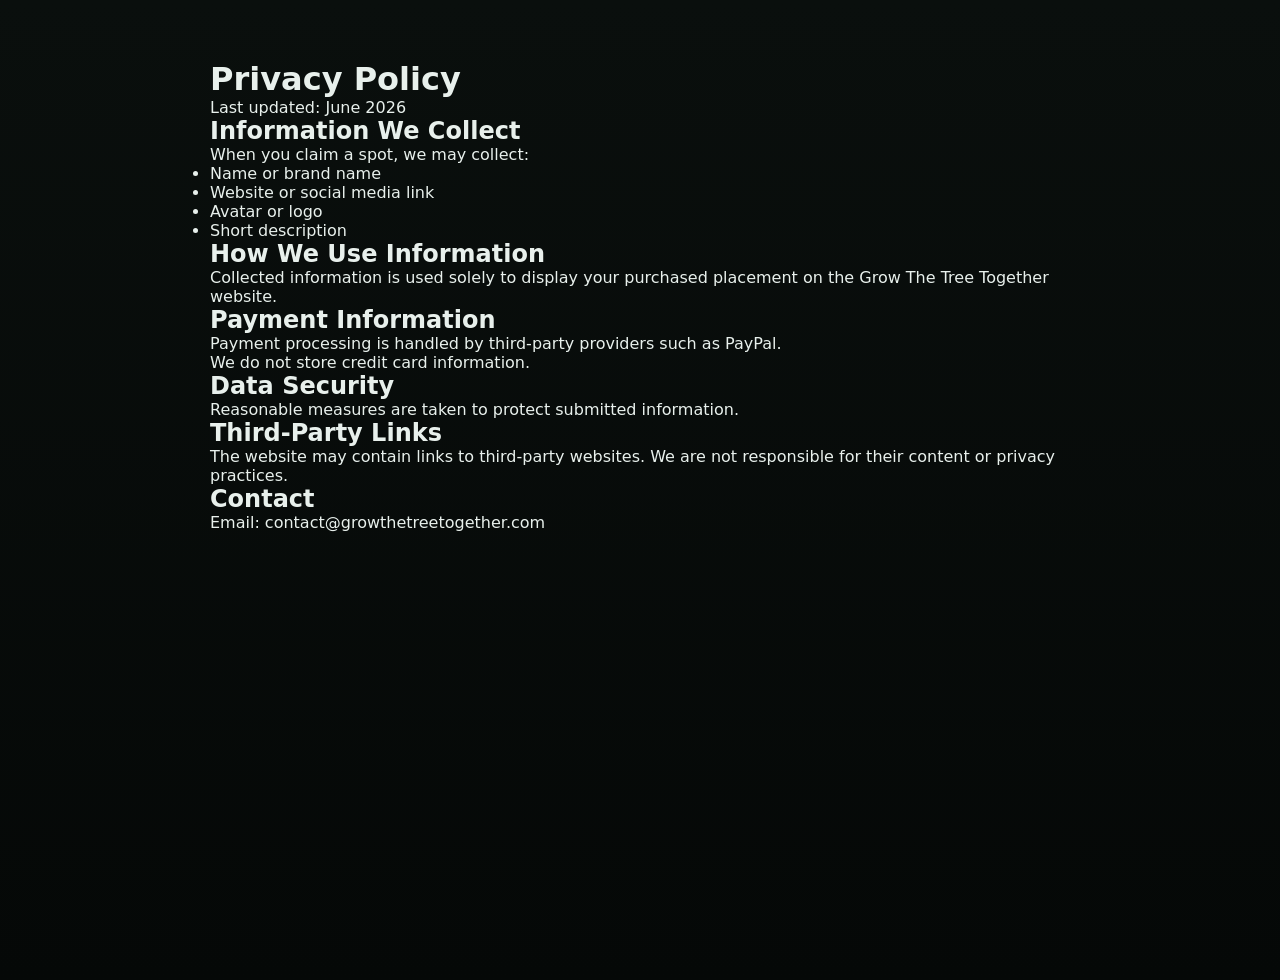
==== privacy.html @ 92d8448c "Create privacy.html" ====
<!DOCTYPE html>
<html lang="en">
<head>
<meta charset="UTF-8">
<title>Privacy Policy</title>
<link rel="stylesheet" href="styles.css">
</head>
<body style="max-width:900px;margin:40px auto;padding:20px;">

<h1>Privacy Policy</h1>

<p>Last updated: June 2026</p>

<h2>Information We Collect</h2>

<p>
When you claim a spot, we may collect:
</p>

<ul>
<li>Name or brand name</li>
<li>Website or social media link</li>
<li>Avatar or logo</li>
<li>Short description</li>
</ul>

<h2>How We Use Information</h2>

<p>
Collected information is used solely to display your purchased placement on the Grow The Tree Together website.
</p>

<h2>Payment Information</h2>

<p>
Payment processing is handled by third-party providers such as PayPal.
</p>

<p>
We do not store credit card information.
</p>

<h2>Data Security</h2>

<p>
Reasonable measures are taken to protect submitted information.
</p>

<h2>Third-Party Links</h2>

<p>
The website may contain links to third-party websites.
We are not responsible for their content or privacy practices.
</p>

<h2>Contact</h2>

<p>
Email: contact@growthetreetogether.com
</p>

</body>
</html>
---- styles.css ----
/* ===== VARIABLES ===== */
:root {
  --bg-dark: #0a0f0d;
  --bg-panel: rgba(10, 18, 14, 0.85);
  --border: rgba(255,255,255,0.08);
  --text: #e8f0ec;
  --muted: #7a8a80;
  --green: #4ade80;
  --green-glow: #22c55e;
  --white-dot: #e2e8f0;
  --gold: #fbbf24;
  --gold-glow: #f59e0b;
  --accent: #22c55e;
}

/* ===== RESET ===== */
*, *::before, *::after { box-sizing: border-box; margin: 0; padding: 0; }
html { scroll-behavior: smooth; }
body {
  font-family: 'Inter', system-ui, sans-serif;
  background: linear-gradient(180deg, #0a0f0d 0%, #050807 100%);
  color: var(--text);
  min-height: 100vh;
}

/* ===== HEADER ===== */
.header {
  display: flex;
  justify-content: space-between;
  align-items: center;
  padding: 16px 24px;
  border-bottom: 1px solid var(--border);
  background: rgba(0,0,0,0.4);
  backdrop-filter: blur(12px);
  position: sticky;
  top: 0;
  z-index: 100;
}
.logo { display: flex; align-items: center; gap: 10px; }
.logo .leaf { font-size: 20px; }
.logo .brand { font-weight: 700; letter-spacing: 0.5px; }
.logo em { font-style: italic; color: var(--green); }
.nav { display: flex; gap: 8px; }
.nav-btn {
  background: var(--bg-panel);
  border: 1px solid var(--border);
  color: var(--text);
  width: 40px; height: 40px;
  border-radius: 12px;
  cursor: pointer;
  font-size: 16px;
  display: grid; place-items: center;
  text-decoration: none;
}
.nav-btn:hover { background: rgba(255,255,255,0.05); }

/* ===== MAIN LAYOUT ===== */
.main {
  display: grid;
  grid-template-columns: 280px 1fr 340px;
  gap: 24px;
  padding: 24px;
  max-width: 1400px;
  margin: 0 auto;
}
@media (max-width: 1100px) {
  .main { grid-template-columns: 1fr; }
  .panel-right { order: 3; }
}

/* ===== LEFT PANEL ===== */
.panel-left { display: flex; flex-direction: column; gap: 12px; }
.big-number { font-size: 100px; font-weight: 800; line-height: 1; color: var(--text); }
.label { letter-spacing: 3px; color: var(--muted); font-size: 14px; margin-top: -8px; }
.tagline { color: var(--muted); line-height: 1.5; margin-top: 8px; }

.tiers { list-style: none; display: flex; flex-direction: column; gap: 10px; margin-top: 16px; }
.tiers li {
  display: flex;
  align-items: center;
  gap: 10px;
  background: var(--bg-panel);
  border: 1px solid var(--border);
  padding: 12px 14px;
  border-radius: 14px;
}
.tiers .dot {
  width: 16px; height: 16px;
  border-radius: 50%;
  box-shadow: 0 0 12px currentColor;
}
.tiers .dot.gold { background: var(--gold); color: var(--gold-glow); }
.tiers .dot.white { background: var(--white-dot); color: #cbd5e1; }
.tiers .dot.green { background: var(--green); color: var(--green-glow); }
.tiers .tier-name { color: var(--muted); font-size: 13px; }
.tiers .price { margin-left: auto; color: #94a3b8; }

.claimed-counter { margin-top: 16px; }
.claimed-counter .count { font-size: 32px; font-weight: 700; }
.claimed-counter .label-small { display: block; letter-spacing: 2px; color: var(--muted); font-size: 12px; }

.cta-text { margin-top: 12px; }
.cta-text mark { background: transparent; color: var(--green); }

.cta-btn {
  display: inline-flex;
  align-items: center;
  gap: 8px;
  background: linear-gradient(180deg, #4ade80, #22c55e);
  color: #052e16;
  font-weight: 700;
  padding: 14px 20px;
  border-radius: 14px;
  text-decoration: none;
  margin-top: 12px;
  transition: transform 0.15s;
}
.cta-btn:hover { transform: scale(1.03); }

.secure { color: var(--muted); font-size: 13px; margin-top: 8px; }

/* ===== TREE SECTION ===== */
.tree-section { display: flex; justify-content: center; align-items: center; }
.tree-container {
  position: relative;
  width: 100%;
  max-width: 700px;
  border-radius: 20px;
  overflow: hidden;
  border: 1px solid var(--border);
  background: radial-gradient(ellipse at 50% 90%, #0f1a14 0%, #050807 100%);
}
.tree-image {
  display: block;
  width: 100%;
  height: auto;
}
.spots-layer {
  position: absolute;
  inset: 0;
  pointer-events: none;
}
.spots-layer .spot { pointer-events: auto; }

/* ===== SPOTS ===== */
.spot {
  position: absolute;
  width: 28px; height: 28px;
  border-radius: 50%;
  cursor: pointer;
  display: grid;
  place-items: center;
  transition: transform 0.12s, box-shadow 0.12s;
  border: 1px solid transparent;
}
.spot::before {
  content: '';
  width: 12px; height: 12px;
  border-radius: 50%;
  background: currentColor;
  box-shadow: 0 0 10px currentColor, 0 0 20px currentColor;
}
.spot.green { color: var(--green); background: rgba(74,222,128,0.12); border-color: rgba(74,222,128,0.3); }
.spot.white { color: var(--white-dot); background: rgba(226,232,240,0.1); border-color: rgba(226,232,240,0.25); }
.spot.gold { color: var(--gold); background: rgba(251,191,36,0.12); border-color: rgba(251,191,36,0.3); }

.spot:hover { transform: scale(1.15); }
.spot.selected {
  transform: scale(1.2);
  box-shadow: 0 0 0 3px var(--green);
}
.spot.claimed {
  opacity: 0.7;
  cursor: default;
}
.spot.claimed::before { box-shadow: none; }

/* ===== TOOLTIP ===== */
.tooltip {
  position: absolute;
  background: #0f1a14;
  border: 1px solid var(--border);
  padding: 8px 12px;
  border-radius: 10px;
  font-size: 13px;
  pointer-events: none;
  opacity: 0;
  transition: opacity 0.15s;
  white-space: nowrap;
  z-index: 50;
}
.tooltip.visible { opacity: 1; }

/* ===== RIGHT PANEL (FORM) ===== */
.panel-right {
  background: var(--bg-panel);
  border: 1px solid var(--border);
  border-radius: 20px;
  padding: 20px;
}
.panel-right h2 { margin-bottom: 16px; font-size: 20px; }
.panel-right label { display: flex; flex-direction: column; gap: 6px; margin-bottom: 14px; }
.panel-right label span { color: var(--muted); font-size: 13px; }
.panel-right input[type="text"],
.panel-right input[type="url"] {
  background: #0a0f0d;
  border: 1px solid var(--border);
  border-radius: 12px;
  padding: 12px 14px;
  color: var(--text);
  font-size: 15px;
}
.panel-right input:focus { outline: none; border-color: var(--green); }

.tier-select {
  border: 1px solid var(--border);
  border-radius: 14px;
  padding: 12px;
  background: #080c0a;
  margin-bottom: 14px;
}
.tier-select legend { color: var(--muted); font-size: 12px; letter-spacing: 1px; margin-bottom: 8px; }
.tier-option {
  display: flex;
  align-items: center;
  gap: 10px;
  padding: 12px 14px;
  border-radius: 12px;
  cursor: pointer;
  transition: background 0.12s;
  margin-bottom: 6px;
}
.tier-option:last-child { margin-bottom: 0; }
.tier-option.green { background: rgba(74,222,128,0.08); }
.tier-option.white { background: rgba(226,232,240,0.05); }
.tier-option.gold { background: rgba(251,191,36,0.08); }
.tier-option:hover { background: rgba(255,255,255,0.05); }
.tier-option input { display: none; }
.tier-option .tier-label { flex: 1; }
.tier-option .tier-price { color: var(--muted); }
/* GREEN */
.tier-option.green:has(input:checked){
  border:2px solid #39ff88;
  background:rgba(18,90,45,.35);
  box-shadow:none;
}

/* WHITE */
.tier-option.white:has(input:checked){
  border:2px solid #ffffff;
  background:rgba(255,255,255,.04);
  box-shadow:
    0 0 12px rgba(255,255,255,.35),
    0 0 24px rgba(255,255,255,.15);
}

/* GOLD */
.tier-option.gold:has(input:checked){
  border:2px solid #ffd54a;
  background:rgba(255,213,74,.08);
  box-shadow:
    0 0 10px rgba(255,213,74,.55),
    0 0 24px rgba(255,213,74,.35),
    0 0 40px rgba(255,213,74,.15);
  animation: goldPulse 2s infinite;
}

@keyframes goldPulse{
  0%{
    box-shadow:
      0 0 10px rgba(255,213,74,.55),
      0 0 24px rgba(255,213,74,.35);
  }

  50%{
    box-shadow:
      0 0 18px rgba(255,213,74,.85),
      0 0 40px rgba(255,213,74,.55);
  }

  100%{
    box-shadow:
      0 0 10px rgba(255,213,74,.55),
      0 0 24px rgba(255,213,74,.35);
  }
}

.hint {
  background: rgba(74,222,128,0.08);
  border: 1px solid rgba(74,222,128,0.2);
  border-radius: 12px;
  padding: 12px;
  font-size: 14px;
  margin-bottom: 14px;
}

.submit-btn {
  width: 100%;
  background: linear-gradient(180deg, #4ade80, #22c55e);
  color: #052e16;
  font-weight: 700;
  font-size: 15px;
  padding: 14px;
  border: none;
  border-radius: 14px;
  cursor: pointer;
  transition: opacity 0.15s, transform 0.15s;
}
.submit-btn:disabled { opacity: 0.5; cursor: not-allowed; }
.submit-btn:not(:disabled):hover { transform: scale(1.02); }

.note { color: var(--muted); font-size: 12px; margin-top: 12px; line-height: 1.5; }

/* ===== LATEST SECTION ===== */
.latest-section {
  max-width: 1400px;
  margin: 0 auto;
  padding: 0 24px 24px;
}
.latest-header { display: flex; justify-content: space-between; align-items: center; margin-bottom: 12px; }
.latest-header h3 { font-size: 14px; letter-spacing: 1px; }
.view-all{
  background:#07100d;
  border:1px solid rgba(255,255,255,.08);
  color:#fff;

  padding:10px 18px;
  border-radius:999px;

  font-weight:700;
}

.view-all:hover{
  border-color:#57ff7f;
  color:#57ff7f;
}

.latest-bar {
  background: var(--bg-panel);
  border: 1px solid var(--border);
  border-radius: 16px;
  padding: 14px 18px;
  display: flex;
  align-items: center;
  gap: 16px;
  overflow-x: auto;
  min-height: 60px;
}
.latest-bar .empty-msg { color: var(--muted); margin: 0 auto; }

.claim-pill {
  display: flex;
  align-items: center;
  gap: 10px;
  background: #0a0f0d;
  border: 1px solid var(--border);
  border-radius: 50px;
  padding: 8px 14px;
  text-decoration: none;
  color: var(--text);
  white-space: nowrap;
  flex-shrink: 0;
}
.claim-pill .pill-dot {
  width: 10px; height: 10px;
  border-radius: 50%;
}
.claim-pill .pill-dot.gold { background: var(--gold); }
.claim-pill .pill-dot.white { background: var(--white-dot); }
.claim-pill .pill-dot.green { background: var(--green); }
.claim-pill .pill-tier { color: var(--muted); font-size: 13px; }

/* ===== FOOTER ===== */
.footer {
  text-align: center;
  color: var(--muted);
  padding: 30px;
  font-size: 14px;
}

/* ===== FINAL TREE / SPOTS / ROUND CLAIMED AVATARS ===== */

/* Tree area */
.tree-container {
  max-width: 990px !important;
  aspect-ratio: 1.22 / 1 !important;
  border-radius: 24px !important;
  overflow: hidden !important;
  background: radial-gradient(ellipse at 50% 70%, #132116 0%, #050807 72%) !important;
  box-shadow: 0 28px 80px rgba(0,0,0,.32) !important;
}

.tree-image {
  width: 108% !important;
  height: 108% !important;
  object-fit: contain !important;
  object-position: center !important;
  transform: translate(-4%, -3%) scale(1.05) !important;
  display: block !important;
  pointer-events: none !important;
  user-select: none !important;
}

.spots-layer {
  inset: 3% -2% 8% -2% !important;
}

/* Empty glowing spots */
.spot {
  width: 22px !important;
  height: 22px !important;
  background: transparent !important;
  border: 0 !important;
  transform: translate(-50%, -50%) !important;
  opacity: 1 !important;
}

.spot::before {
  width: 13px !important;
  height: 13px !important;
  border: 2px solid rgba(255,255,255,.52) !important;
  box-shadow:
    0 0 10px currentColor,
    0 0 22px currentColor,
    0 0 38px currentColor,
    inset 0 0 10px rgba(255,255,255,.75) !important;
}

.spot.green::before { background: #8eff35 !important; }
.spot.white::before { background: #f4f7f2 !important; }
.spot.gold::before { background: #ffd447 !important; }

.spot:hover {
  transform: translate(-50%, -50%) scale(1.45) !important;
}

.spot.selected {
  transform: translate(-50%, -50%) scale(1.65) !important;
  box-shadow: none !important;
}

.spot.selected::before {
  width: 16px !important;
  height: 16px !important;
  box-shadow:
    0 0 0 5px rgba(143,226,67,.18),
    0 0 18px currentColor,
    0 0 42px currentColor !important;
}

/* Claimed state */
.spot.claimed {
  width: auto !important;
  height: auto !important;
  opacity: 1 !important;
  cursor: pointer !important;
}

.spot.claimed::before {
  display: none !important;
}

/* Round claimed avatars */
.claimed-avatar {
  width: 34px !important;
  height: 34px !important;
  border-radius: 50% !important;
  overflow: hidden !important;
  display: flex !important;
  align-items: center !important;
  justify-content: center !important;
  background: #07100d !important;
  color: #fff !important;
  transition: transform .18s ease, box-shadow .18s ease !important;
}

.claimed-avatar .avatar {
  width: 100% !important;
  height: 100% !important;
  display: flex !important;
  align-items: center !important;
  justify-content: center !important;
  color: #fff !important;
  font-size: 11px !important;
  line-height: 1 !important;
  font-weight: 900 !important;
  letter-spacing: -.3px !important;
}

.claimed-avatar img,
.claimed-avatar .avatar img {
  width: 100% !important;
  height: 100% !important;
  object-fit: cover !important;
  border-radius: 50% !important;
}

/* Tier sizes and glow */
.claimed-avatar.green {
  width: 30px !important;
  height: 30px !important;
  border: 2px solid #57ff7f !important;

  box-shadow:
    0 0 10px #57ff7f,
    0 0 18px rgba(87,255,127,.35) !important;
}
.claimed-avatar.white {
  width: 40px !important;
  height: 40px !important;
  border: 2px solid #ffffff !important;
  box-shadow:
    0 0 12px #ffffff,
    0 0 22px rgba(255,255,255,.42) !important;
}

.claimed-avatar.gold {
  width: 48px !important;
  height: 48px !important;
  border: 3px solid #ffd54a !important;
  box-shadow:
    0 0 16px #ffd54a,
    0 0 30px rgba(255,213,74,.48) !important;
}

.spot.claimed:hover .claimed-avatar {
  transform: scale(1.08) !important;
  z-index: 30 !important;
}

/* Kill old leaf classes if app.js still contains them somewhere */
.leaf-avatar,
.leaf-shape,
.leaf-inner,
.leaf-person,
.brand-leaf,
.brand-leaf-inner,
.brand-avatar {
  all: unset;
}

/* Tooltip / owner card */
.tooltip {
  background: transparent !important;
  border: 0 !important;
  padding: 0 !important;
  box-shadow: none !important;
}

.owner-card {
  min-width: 180px;
  background: rgba(8,17,13,.96);
  border: 1px solid rgba(143,226,67,.22);
  border-radius: 14px;
  padding: 12px 14px;
  box-shadow: 0 18px 46px rgba(0,0,0,.45);
  line-height: 1.35;
}

.owner-card strong {
  display: block;
  color: #fff;
  font-size: 14px;
  margin-bottom: 4px;
}

.owner-card span {
  display: block;
  color: #a7b5ad;
  font-size: 12px;
}

.owner-card small {
  display: block;
  color: #8fe243;
  font-size: 12px;
  margin-top: 6px;
}

/* Mobile tuning */
@media (max-width: 768px) {
  .tree-container {
    max-width: 100% !important;
    aspect-ratio: 1.05 / 1 !important;
  }

  .tree-image {
    width: 112% !important;
    height: 112% !important;
    transform: translate(-6%, -4%) scale(1.03) !important;
  }

  .spots-layer {
    inset: 5% -4% 10% -4% !important;
  }

  .spot {
    width: 18px !important;
    height: 18px !important;
  }

  .spot::before {
    width: 10px !important;
    height: 10px !important;
  }

  .spot.selected::before {
    width: 12px !important;
    height: 12px !important;
  }

  .claimed-avatar.green {
    width: 24px !important;
    height: 24px !important;
    border-width: 2px !important;
  }

  .claimed-avatar.white {
    width: 30px !important;
    height: 30px !important;
    border-width: 2px !important;
  }

  .claimed-avatar.gold {
    width: 36px !important;
    height: 36px !important;
    border-width: 2px !important;
  }

  .claimed-avatar .avatar {
    font-size: 8px !important;
  }
}
/* ===== FINAL AVATAR TUNING ===== */

/* Купленный кружок всегда выше обычных точек */
.spot.claimed {
  z-index: 20 !important;
}

/* При наведении/выборе купленный кружок поверх всех */
.spot.claimed:hover,
.spot.claimed:focus,
.spot.claimed.selected {
  z-index: 999 !important;
}

/* Сам аватар тоже поверх */
.spot.claimed:hover .claimed-avatar {
  position: relative !important;
  z-index: 1000 !important;
  transform: scale(1.12) !important;
}

/* Белые чуть меньше */
.claimed-avatar.white {
  width: 34px !important;
  height: 34px !important;
  border-width: 2px !important;
}

/* Золотые остаются премиальными и крупными */
.claimed-avatar.gold {
  width: 50px !important;
  height: 50px !important;
  border-width: 3px !important;
  box-shadow:
    0 0 18px #ffd54a,
    0 0 34px rgba(255,213,74,.55) !important;
}

/* На мобильных тоже белые меньше */
@media (max-width: 768px) {
  .claimed-avatar.white {
    width: 26px !important;
    height: 26px !important;
  }

  .claimed-avatar.gold {
    width: 38px !important;
    height: 38px !important;
  }
}
/* ===== MOBILE TREE SPOTS FIX ===== */

@media (max-width: 768px) {
  .spots-layer {
    inset: 11% -4% 6% -4% !important;
  }

  .tree-image {
    transform: translate(-6%, 0%) scale(1.03) !important;
  }
}
/* ===== MOBILE SPOTS FIX ===== */

@media (max-width: 768px) {
  .spots-layer {
    inset: 12% -2% 8% -2% !important;
  }

  .tree-image {
    width: 108% !important;
    height: 108% !important;
    transform: translate(-4%, -2%) scale(1.02) !important;
  }
}
@media (max-width: 768px) {

  /* левые белые */
  .spot.white:nth-child(n) {
    /* ничего не трогаем глобально */
  }

  /* купленные белые аватарки чуть уменьшаем */
  .claimed-avatar.white{
    width: 30px !important;
    height: 30px !important;
  }

}
/* ===== MOBILE CLAIMED AVATARS FIX ===== */

@media (max-width: 768px) {
  .claimed-avatar.white {
    width: 24px !important;
    height: 24px !important;
    border-width: 2px !important;
  }

  .claimed-avatar.gold {
    width: 28px !important;
    height: 28px !important;
    border-width: 2px !important;
  }

  .claimed-avatar.green {
    width: 20px !important;
    height: 20px !important;
    border-width: 2px !important;
  }

  .claimed-avatar .avatar {
    font-size: 7px !important;
  }
}
/* ===== FINAL MOBILE AVATAR SIZE OVERRIDE ===== */
@media (max-width: 768px) {
  .spot.claimed .claimed-avatar.gold {
    width: 28px !important;
    height: 28px !important;
    min-width: 28px !important;
    min-height: 28px !important;
    max-width: 28px !important;
    max-height: 28px !important;
  }

  .spot.claimed .claimed-avatar.white {
    width: 24px !important;
    height: 24px !important;
    min-width: 24px !important;
    min-height: 24px !important;
    max-width: 24px !important;
    max-height: 24px !important;
  }

  .spot.claimed .claimed-avatar.green {
    width: 20px !important;
    height: 20px !important;
    min-width: 20px !important;
    min-height: 20px !important;
    max-width: 20px !important;
    max-height: 20px !important;
  }
}
/* ===== HARD MOBILE CLAIMED SIZE FIX ===== */
@media (max-width: 768px) {
  .spots-layer .spot.claimed .claimed-avatar,
  .spots-layer .spot.claimed .claimed-avatar.gold,
  .spots-layer .spot.claimed .claimed-avatar.white,
  .spots-layer .spot.claimed .claimed-avatar.green {
    box-sizing: border-box !important;
    flex: 0 0 auto !important;
  }

  .spots-layer .spot.claimed .claimed-avatar.gold {
    width: 28px !important;
    height: 28px !important;
    min-width: 28px !important;
    min-height: 28px !important;
    max-width: 28px !important;
    max-height: 28px !important;
  }

  .spots-layer .spot.claimed .claimed-avatar.gold .avatar {
    width: 100% !important;
    height: 100% !important;
    font-size: 7px !important;
    line-height: 1 !important;
  }
}
.avatar-placeholder{
  width:60%;
  height:60%;
  border-radius:50%;
  background:rgba(255,255,255,.18);
}
.avatar-placeholder{
  width:100%;
  height:100%;

  display:flex;
  align-items:center;
  justify-content:center;

  font-size:14px;
  color:rgba(255,255,255,.9);

  border-radius:50%;
}
.avatar-img{
  width:100%;
  height:100%;
  object-fit:cover;
  border-radius:50%;
  display:block;
}

.avatar-placeholder{
  width:100%;
  height:100%;
  display:flex;
  align-items:center;
  justify-content:center;
  border-radius:50%;
  font-size:14px;
  color:#fff;
}
/* ===== TOOLTIP FIX ===== */

.tooltip {
  z-index: 5000 !important;
  pointer-events: auto !important;
}

.owner-card {
  position: relative !important;
  z-index: 5001 !important;
}

.owner-link {
  display: block;
  margin-top: 8px;
  color: #57ff7f;
  text-decoration: none;
  font-size: 13px;
  word-break: break-all;
}

.owner-link:hover {
  text-decoration: underline;
}
.tooltip.pinned {
  pointer-events: auto !important;
}

.tooltip-close {
  position: absolute;
  top: 8px;
  right: 10px;

  width: 22px;
  height: 22px;

  border: 0;
  border-radius: 50%;

  background: rgba(255,255,255,.08);
  color: #fff;

  font-size: 16px;
  line-height: 22px;
  cursor: pointer;
}

.tooltip-close:hover {
  background: rgba(255,255,255,.16);
}

.owner-link {
  display: block;
  margin-top: 8px;
  color: #57ff7f;
  text-decoration: none;
  font-size: 13px;
  word-break: break-all;
}

.owner-link:hover {
  text-decoration: underline;
}
.spot.selected:not(.claimed)::after{
  content: attr(data-price);
  position: absolute;
  pointer-events: none !important;

  left: 50%;
  top: -30px;
  transform: translateX(-50%);

  padding: 4px 8px;
  border-radius: 999px;

  font-size: 11px;
  font-weight: 900;
  line-height: 1;
  white-space: nowrap;

  color: #07100d;
  background: currentColor;

  box-shadow:
    0 0 10px currentColor,
    0 0 22px currentColor;

  z-index: 9999;
}

.spot.selected:not(.claimed)::after{
  color: #07100d !important;
}

.spot.selected.gold:not(.claimed)::after{
  background: #ffd54a !important;
}

.spot.selected.white:not(.claimed)::after{
  background: #ffffff !important;
}

.spot.selected.green:not(.claimed)::after{
  background: #57ff7f !important;
}
.tooltip{
  pointer-events: none;
}

.tooltip.pinned{
  pointer-events: auto !important;
}

.owner-card{
  pointer-events: auto !important;
}

.owner-link{
  pointer-events: auto !important;
}
.tooltip{
  display:none !important;
  pointer-events:none !important;
}

.tooltip.visible{
  display:block !important;
}

.tooltip.pinned{
  pointer-events:auto !important;
}
/* ===== OWNER CARD MOBILE LINK FIX ===== */

.owner-card{
  max-width: min(300px, calc(100vw - 56px)) !important;
  width: max-content !important;
  overflow: hidden !important;
}

.owner-link{
  display: block !important;
  max-width: 240px !important;
  overflow: hidden !important;
  text-overflow: ellipsis !important;
  white-space: nowrap !important;
}

@media (max-width: 768px){
  .owner-card{
    max-width: calc(100vw - 56px) !important;
  }

  .owner-link{
    max-width: calc(100vw - 120px) !important;
  }
}
.owner-about{
  margin-top:8px;
  color:#d7e4dc;
  font-size:13px;
  line-height:1.35;
  max-width:240px;
}
.member-avatar{
  width:26px;
  height:26px;
  border-radius:50%;
  object-fit:cover;
  flex-shrink:0;
}

.member-placeholder{
  width:26px;
  height:26px;
  border-radius:50%;
  display:grid;
  place-items:center;
  background:rgba(255,255,255,.12);
  font-size:13px;
  flex-shrink:0;
}

.claim-pill{
  gap:8px !important;
}
.tier-option.sold-out{
  opacity:.45;
  filter:grayscale(1);
  pointer-events:none;
  position:relative;
}

.tier-option.sold-out::after{
  content:"SOLD OUT";
  position:absolute;
  inset:0;
  display:flex;
  align-items:center;
  justify-content:center;
  border-radius:12px;
  background:rgba(0,0,0,.55);
  color:#ff6b6b;
  font-weight:900;
  font-size:13px;
  letter-spacing:1px;
}
@media (max-width: 768px){
  .panel-left .tiers{
    display:none !important;
  }
}
@media (max-width:768px){
  .panel-left .tiers{
    display:none !important;
  }
}
.member-card.gold{
  border-color:rgba(255,213,74,.25);
}

.member-card.white{
  border-color:rgba(255,255,255,.18);
}

.member-card.green{
  border-color:rgba(87,255,127,.2);
}

.member-info small{
  margin-top:3px;
  font-size:11px;
  color:#6f8178;
  max-width:130px;
  white-space:nowrap;
  overflow:hidden;
  text-overflow:ellipsis;
}

@media (max-width:768px){
  .latest-section{
    padding-bottom:24px;
  }

  .member-card{
    min-width:220px;
  }

  .member-info strong{
    max-width:140px;
  }
}
.tree-progress{
  margin-top:18px;
  padding:14px;
  border:1px solid rgba(255,255,255,.08);
  border-radius:14px;
  background:rgba(6,14,10,.55);
}

.progress-line{
  height:10px;
  border-radius:999px;
  background:rgba(255,255,255,.08);
  overflow:hidden;
}

.progress-line span{
  display:block;
  width:0%;
  height:100%;
  border-radius:999px;
  background:linear-gradient(90deg,#57ff7f,#a7ff6a);
  box-shadow:0 0 16px rgba(87,255,127,.5);
  transition:width .35s ease;
}

.tree-progress p{
  margin:8px 0 0;
  color:#b9c8bf;
  font-size:13px;
}

.latest-member-card{
  margin-top:12px;
  padding:14px;
  display:flex;
  align-items:center;
  gap:12px;
  border:1px solid rgba(255,255,255,.08);
  border-radius:14px;
  background:rgba(6,14,10,.65);
}

.latest-member-card strong{
  color:#fff;
  font-size:13px;
}

.latest-member-card p{
  margin:3px 0 0;
  color:#b9c8bf;
  font-size:13px;
}

.latest-dot{
  width:12px;
  height:12px;
  border-radius:50%;
  flex:0 0 auto;
}

.latest-dot.green{
  background:#57ff7f;
  box-shadow:0 0 12px rgba(87,255,127,.7);
}

.latest-dot.white{
  background:#fff;
  box-shadow:0 0 12px rgba(255,255,255,.7);
}

.latest-dot.gold{
  background:#ffd54a;
  box-shadow:0 0 12px rgba(255,213,74,.7);
}
.founders-header{
  display:flex;
  justify-content:space-between;
  align-items:center;
  margin-bottom:16px;
}

#latestBar{
  display:flex;
  gap:14px;
  overflow-x:auto;
  padding-bottom:8px;
}

#latestBar::-webkit-scrollbar{
  display:none;
}

.founder-card{
  min-width:380px;
  height:90px;

  display:flex;
  align-items:center;
  gap:16px;

  padding:16px 20px;

  border:1px solid rgba(255,255,255,.08);
  border-radius:999px;

  background:rgba(7,14,10,.9);

  text-decoration:none;
}

.founder-avatar{
  width:54px;
  height:54px;
  border-radius:50%;
  object-fit:cover;
}

.founder-placeholder{
  display:flex;
  align-items:center;
  justify-content:center;
  background:#111;
}

.founder-dot{
  width:14px;
  height:14px;
  border-radius:50%;
}

.founder-dot.green{
  background:#57ff7f;
}

.founder-dot.white{
  background:white;
}

.founder-dot.gold{
  background:#ffd54a;
}

.founder-text{
  display:flex;
  gap:10px;
  align-items:center;
}

.founder-text strong{
  color:white;
  font-size:18px;
}

.founder-text span{
  color:#9ea6a0;
}
.limited-badge{
  margin-left:auto;
  padding:8px 14px;
  border-radius:12px;

  border:1px solid rgba(255,213,74,.4);

  color:#ffd54a;
  font-size:12px;
  font-weight:700;
}
#latestBar{
  display:flex;
  gap:14px;
  overflow-x:auto;
  padding:6px 0 12px;
}

#latestBar::-webkit-scrollbar{
  display:none;
}

.founder-card{
  min-width:220px;
  max-width:240px;
  min-height:96px;

  display:flex;
  align-items:center;
  gap:12px;

  padding:14px;
  border-radius:18px;

  background:rgba(7,14,10,.9);
  border:1px solid rgba(255,255,255,.1);

  color:#fff;
  text-decoration:none;
  flex-shrink:0;
  position:relative;
}

/* GREEN */
.founder-card.green{
  border-color:#39ff88;
  box-shadow:none;
}

/* WHITE */
.founder-card.white{
  border-color:#ffffff;
  box-shadow:
    0 0 10px rgba(255,255,255,.12),
    0 0 20px rgba(255,255,255,.06);
}

/* GOLD */
.founder-card.gold{
  border-color:#ffd54a;

  box-shadow:
    0 0 12px rgba(255,213,74,.25),
    0 0 30px rgba(255,213,74,.12);

  animation: founderGoldPulse 3s infinite;
}

@keyframes founderGoldPulse{
  0%{
    box-shadow:
      0 0 10px rgba(255,213,74,.20),
      0 0 24px rgba(255,213,74,.10);
  }

  50%{
    box-shadow:
      0 0 20px rgba(255,213,74,.55),
      0 0 50px rgba(255,213,74,.25);
  }

  100%{
    box-shadow:
      0 0 10px rgba(255,213,74,.20),
      0 0 24px rgba(255,213,74,.10);
  }
}

.founder-avatar{
  width:48px;
  height:48px;
  border-radius:50%;
  overflow:hidden;
  flex:0 0 auto;

  display:flex;
  align-items:center;
  justify-content:center;

  background:#07100d;
}

.founder-avatar img{
  width:100%;
  height:100%;
  object-fit:cover;
  border-radius:50%;
}

.founder-avatar.green{
  border:2px solid #57ff7f;
  box-shadow:0 0 12px rgba(87,255,127,.45);
}

.founder-avatar.white{
  border:2px solid #fff;
  box-shadow:0 0 12px rgba(255,255,255,.35);
}

.founder-avatar.gold{
  border:2px solid #ffd54a;
  box-shadow:0 0 14px rgba(255,213,74,.5);
}

.founder-info{
  display:flex;
  flex-direction:column;
  min-width:0;
}

.founder-info strong{
  font-size:14px;
  white-space:nowrap;
  overflow:hidden;
  text-overflow:ellipsis;
  max-width:130px;
}

.founder-info span{
  font-size:12px;
  color:#9aa9a1;
}

.founder-info small{
  margin-top:4px;
  font-size:11px;
  color:#6f8178;
  white-space:nowrap;
  overflow:hidden;
  text-overflow:ellipsis;
  max-width:130px;
}

.founder-open{
  position:absolute;
  right:12px;
  bottom:10px;
  color:#9aa9a1;
  font-size:14px;
}
.members-modal{
  position:fixed;
  inset:0;
  z-index:99999;
  display:none;
  padding:20px;
  background:rgba(0,0,0,.72);
  backdrop-filter:blur(12px);
}

.members-modal.visible{
  display:flex;
  align-items:center;
  justify-content:center;
}

.members-modal-card{
  width:min(980px,100%);
  max-height:82vh;
  overflow:auto;
  padding:22px;
  border-radius:24px;
  background:#06100c;
  border:1px solid rgba(255,255,255,.12);
  position:relative;
}

.members-modal-card h2{
  margin:0 0 18px;
  color:#fff;
}

.members-modal-close{
  position:absolute;
  right:16px;
  top:14px;
  width:34px;
  height:34px;
  border-radius:50%;
  border:none;
  background:rgba(255,255,255,.08);
  color:white;
  font-size:22px;
}

.members-grid{
  display:grid;
  grid-template-columns:repeat(auto-fill,minmax(220px,1fr));
  gap:14px;
}
/* FIX AVATARS ON MOBILE */
.claimed-avatar,
.founder-avatar{
  background:#07100d !important;
  overflow:hidden !important;
}

.claimed-avatar img,
.avatar-img,
.founder-avatar img{
  display:block !important;
  width:100% !important;
  height:100% !important;
  object-fit:cover !important;
  border-radius:50% !important;
}

.avatar-placeholder,
.founder-avatar span{
  display:flex !important;
  align-items:center !important;
  justify-content:center !important;
  width:100% !important;
  height:100% !important;
  color:#b8c7bf !important;
  font-size:20px !important;
}
/* HARD FIX: modal founder avatars */
.members-modal .founder-avatar{
  width:64px !important;
  height:64px !important;
  min-width:64px !important;
  min-height:64px !important;
  border-radius:50% !important;
  overflow:hidden !important;
  position:relative !important;
  background:#07100d !important;
}

.members-modal .founder-avatar img{
  display:block !important;
  width:100% !important;
  height:100% !important;
  min-width:100% !important;
  min-height:100% !important;
  object-fit:cover !important;
  object-position:center !important;
  border-radius:50% !important;
  opacity:1 !important;
  visibility:visible !important;
  position:absolute !important;
  inset:0 !important;
  z-index:2 !important;
}
/* Founder tier polish */

/* WHITE — stronger soft glow */
.founder-card.white{
  border-color:#ffffff !important;
  box-shadow:
    0 0 14px rgba(255,255,255,.28),
    0 0 34px rgba(255,255,255,.12) !important;
}

/* GOLD — crown badge */
.founder-card.gold::before{
  content:"👑";
  position:absolute;
  top:10px;
  right:12px;
  font-size:17px;
  filter:drop-shadow(0 0 8px rgba(255,213,74,.8));
  z-index:3;
}

.founder-card.gold{
  position:relative;
  border-color:#ffd54a !important;
  box-shadow:
    0 0 16px rgba(255,213,74,.45),
    0 0 42px rgba(255,213,74,.18) !important;
}
.nav-icon{
  width:18px;
  height:18px;
  fill:currentColor;
}

.about-modal{
  position:fixed;
  inset:0;
  z-index:99999;
  display:none;
  padding:20px;
  background:rgba(0,0,0,.72);
  backdrop-filter:blur(12px);
}

.about-modal.visible{
  display:flex;
  align-items:center;
  justify-content:center;
}

.about-card{
  width:min(460px,100%);
  padding:26px;
  border-radius:24px;
  background:#06100c;
  border:1px solid rgba(255,255,255,.12);
  box-shadow:0 30px 90px rgba(0,0,0,.55);
  position:relative;
}

.about-card h2{
  margin:0 0 14px;
}

.about-card p{
  color:#b9c8bf;
  line-height:1.55;
}

.about-tiers{
  display:flex;
  flex-direction:column;
  gap:10px;
  margin:18px 0;
}

.about-tiers span{
  padding:12px 14px;
  border-radius:14px;
  background:rgba(255,255,255,.05);
  border:1px solid rgba(255,255,255,.08);
}

.about-small{
  font-size:13px;
}

.about-close{
  position:absolute;
  top:14px;
  right:14px;
  width:34px;
  height:34px;
  border:0;
  border-radius:50%;
  background:rgba(255,255,255,.08);
  color:white;
  font-size:22px;
  cursor:pointer;
}
.header{
  z-index:100000 !important;
}

.nav,
.nav-btn{
  position:relative !important;
  z-index:100001 !important;
  pointer-events:auto !important;
}

.nav-btn{
  touch-action:manipulation;
  -webkit-tap-highlight-color:transparent;
}
/* ===== VALUE / BENEFITS / FAQ ===== */

.value-section,
.trust-section,
.faq-section{
  max-width:1400px;
  margin:0 auto;
  padding:0 24px 28px;
}

.value-card{
  padding:22px;
  border-radius:22px;
  background:rgba(7,14,10,.9);
  border:1px solid rgba(255,213,74,.22);
  box-shadow:
    0 0 18px rgba(255,213,74,.12),
    0 20px 50px rgba(0,0,0,.25);
  margin-bottom:16px;
}

.value-kicker{
  display:inline-block;
  margin-bottom:8px;
  color:#ffd54a;
  font-size:12px;
  font-weight:800;
  letter-spacing:1.5px;
  text-transform:uppercase;
}

.value-card h2{
  font-size:26px;
  margin-bottom:8px;
}

.value-card p{
  color:#9aa9a1;
  line-height:1.5;
}

.benefits-grid{
  display:grid;
  grid-template-columns:repeat(4,1fr);
  gap:14px;
}

.benefit-card{
  padding:18px;
  border-radius:18px;
  background:rgba(7,14,10,.86);
  border:1px solid rgba(255,255,255,.08);
}

.benefit-card span{
  font-size:24px;
}

.benefit-card h3{
  margin:12px 0 8px;
  font-size:16px;
}

.benefit-card p{
  color:#8fa098;
  font-size:14px;
  line-height:1.45;
}

.trust-section{
  display:grid;
  grid-template-columns:repeat(3,1fr);
  gap:12px;
}

.trust-item{
  padding:14px 16px;
  border-radius:16px;
  background:rgba(7,14,10,.86);
  border:1px solid rgba(87,255,127,.16);
  color:#dbe8e0;
  font-weight:700;
}

.faq-section h2{
  margin-bottom:14px;
}

.faq-section details{
  background:rgba(7,14,10,.86);
  border:1px solid rgba(255,255,255,.08);
  border-radius:16px;
  padding:16px 18px;
  margin-bottom:10px;
}

.faq-section summary{
  cursor:pointer;
  font-weight:800;
}

.faq-section p{
  margin-top:10px;
  color:#8fa098;
  line-height:1.5;
}

@media(max-width:900px){
  .benefits-grid,
  .trust-section{
    grid-template-columns:1fr;
  }

  .value-card h2{
    font-size:21px;
  }
}
/* ===== SAFARI AVATAR RENDER FIX ===== */

.claimed-avatar,
.founder-avatar{
  isolation:isolate;
  transform:translateZ(0);
  -webkit-transform:translateZ(0);
  backface-visibility:hidden;
  -webkit-backface-visibility:hidden;
}

.claimed-avatar img,
.avatar-img,
.founder-avatar img{
  display:block;
  width:100%;
  height:100%;
  object-fit:cover;
  border-radius:50%;
  transform:translateZ(0);
  -webkit-transform:translateZ(0);
  backface-visibility:hidden;
  -webkit-backface-visibility:hidden;
}

.claimed-avatar:has(img),
.founder-avatar:has(img){
  background:#07100d;
}
.share-modal{
  position:fixed;
  inset:0;
  z-index:99999;
  display:none;
  align-items:center;
  justify-content:center;
  padding:20px;
  background:rgba(0,0,0,.74);
  backdrop-filter:blur(14px);
}

.share-modal.visible{
  display:flex;
}

.share-card{
  width:min(420px,100%);
  position:relative;
  padding:24px;
  border-radius:24px;
  background:#06100c;
  border:1px solid rgba(87,255,127,.18);
  box-shadow:0 30px 90px rgba(0,0,0,.6);
}

.share-card h2{
  margin-bottom:8px;
}

.share-card p{
  color:#9aa9a1;
  margin-bottom:18px;
  line-height:1.45;
}

.share-actions{
  display:grid;
  gap:10px;
}

.share-actions button{
  width:100%;
  padding:14px 16px;
  border-radius:14px;
  border:1px solid rgba(255,255,255,.1);
  background:rgba(255,255,255,.05);
  color:#fff;
  font-weight:800;
  font-size:15px;
}

.share-actions button:first-child{
  background:linear-gradient(180deg,#4ade80,#22c55e);
  color:#052e16;
}

.share-close{
  position:absolute;
  top:14px;
  right:14px;
  width:34px;
  height:34px;
  border:0;
  border-radius:50%;
  background:rgba(255,255,255,.08);
  color:white;
  font-size:22px;
}
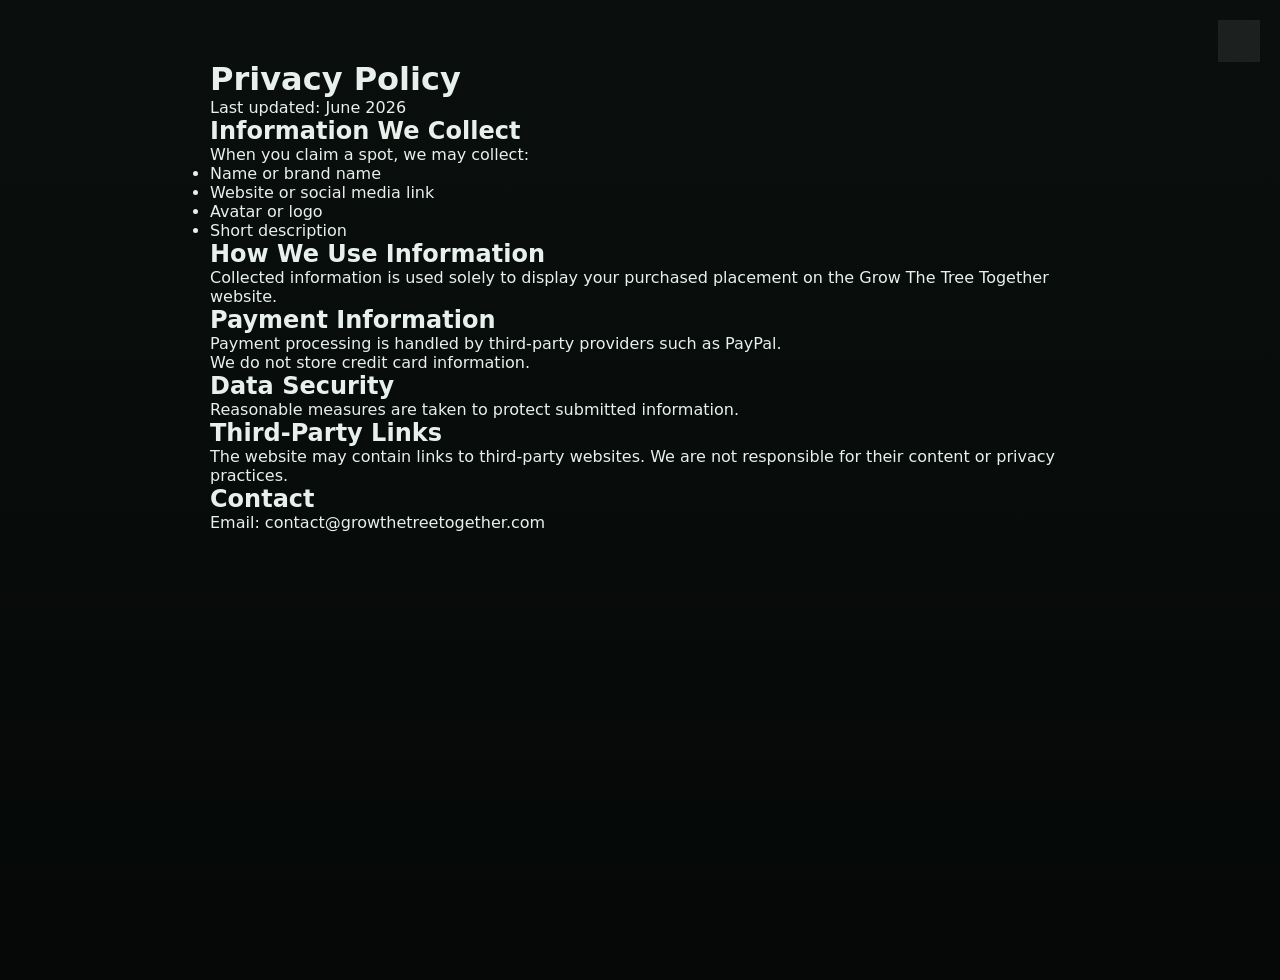
==== commit 4e349441: "Update privacy.html" ====
--- a/privacy.html
+++ b/privacy.html
@@ -5,6 +5,41 @@
 <title>Privacy Policy</title>
 <link rel="stylesheet" href="styles.css">
 </head>
+  <style>
+.close-page{
+  position:fixed;
+  top:20px;
+  right:20px;
+
+  width:42px;
+  height:42px;
+
+  display:flex;
+  align-items:center;
+  justify-content:center;
+
+  border-radius:50%;
+
+  background:rgba(255,255,255,.08);
+  border:1px solid rgba(255,255,255,.12);
+
+  color:#fff;
+  text-decoration:none;
+
+  font-size:26px;
+  font-weight:700;
+
+  backdrop-filter:blur(12px);
+
+  transition:.2s;
+}
+
+.close-page:hover{
+  background:rgba(255,255,255,.15);
+  transform:scale(1.05);
+}
+</style>
+  
 <body style="max-width:900px;margin:40px auto;padding:20px;">
 
 <h1>Privacy Policy</h1>
@@ -60,4 +95,5 @@
 </p>
 
 </body>
+  <a href="javascript:history.back()" class="close-page">×</a>
 </html>
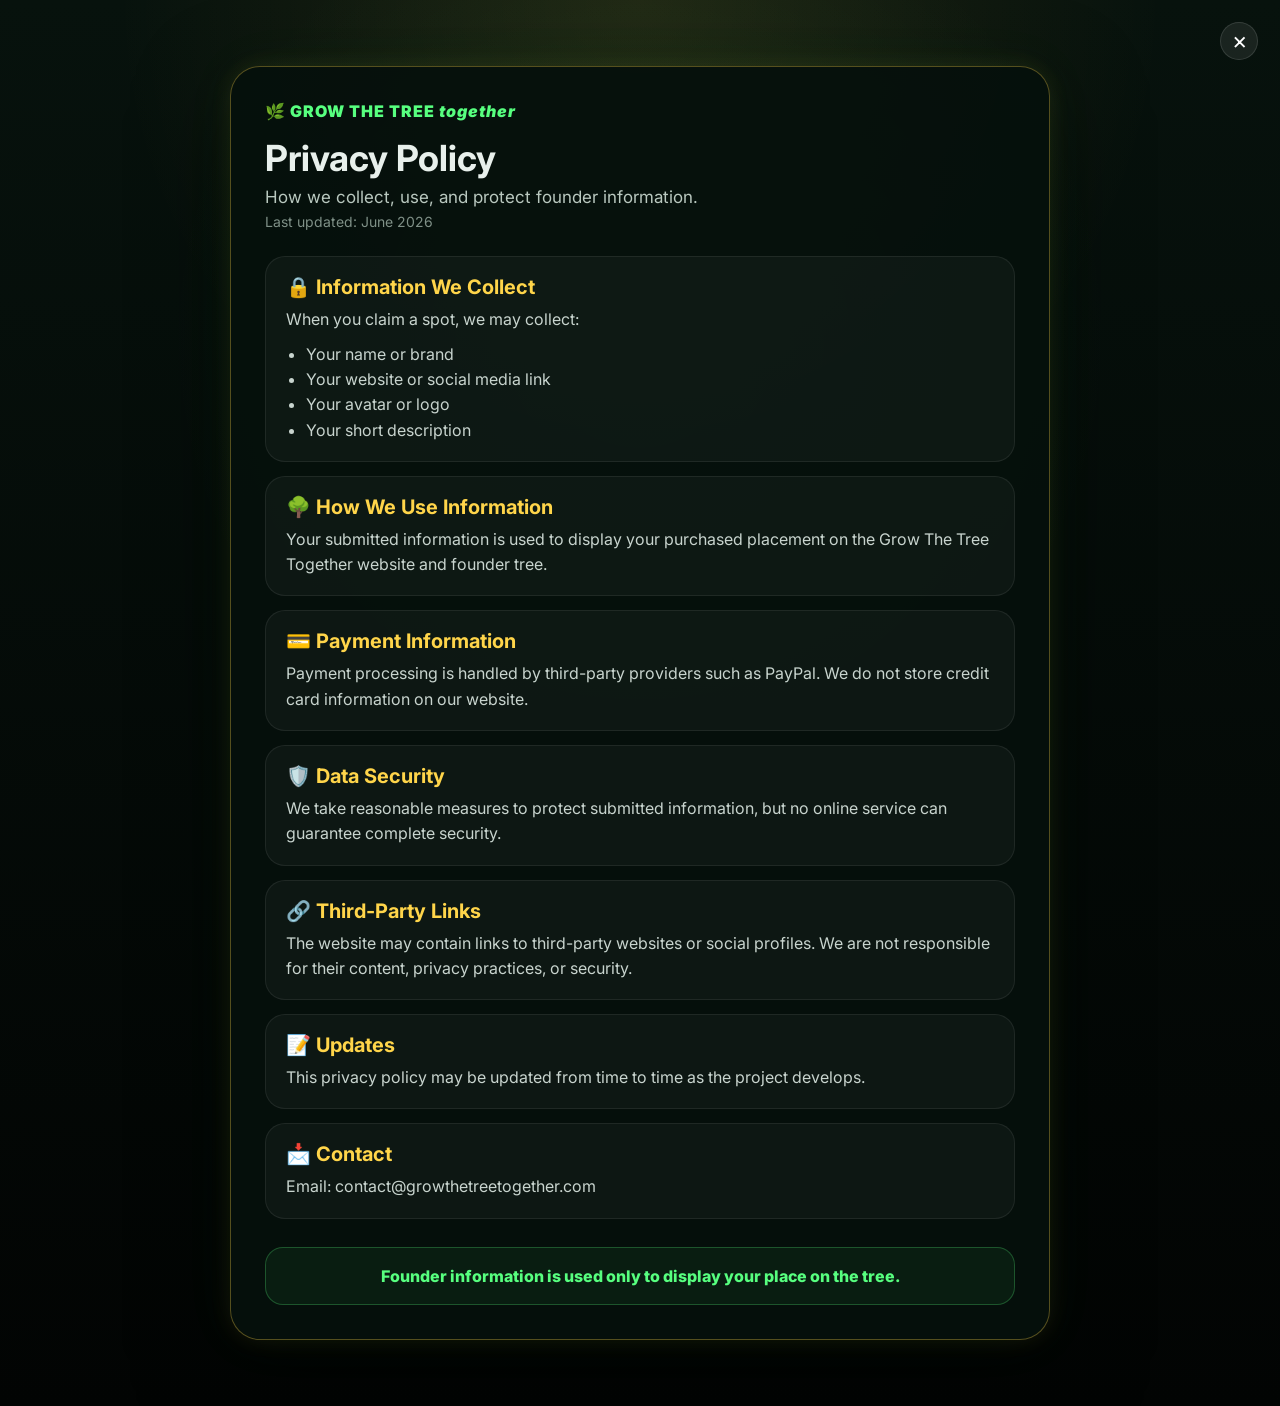
==== commit 03fb37d1: "Update privacy.html" ====
--- a/privacy.html
+++ b/privacy.html
@@ -1,99 +1,71 @@
 <!DOCTYPE html>
 <html lang="en">
 <head>
-<meta charset="UTF-8">
-<title>Privacy Policy</title>
-<link rel="stylesheet" href="styles.css">
+  <meta charset="UTF-8">
+  <meta name="viewport" content="width=device-width, initial-scale=1.0">
+  <title>Privacy Policy — Grow The Tree Together</title>
+
+  <link rel="preconnect" href="https://fonts.googleapis.com">
+  <link rel="preconnect" href="https://fonts.gstatic.com" crossorigin>
+  <link href="https://fonts.googleapis.com/css2?family=Inter:wght@400;600;700;800;900&display=swap" rel="stylesheet">
+
+  <link rel="stylesheet" href="styles.css">
 </head>
-  <style>
-.close-page{
-  position:fixed;
-  top:20px;
-  right:20px;
 
-  width:42px;
-  height:42px;
+<body class="legal-body">
+  <a href="index.html" class="close-btn">×</a>
 
-  display:flex;
-  align-items:center;
-  justify-content:center;
+  <main class="legal-card">
+    <div class="legal-brand">🌿 GROW THE TREE <em>together</em></div>
 
-  border-radius:50%;
+    <h1>Privacy Policy</h1>
+    <p class="legal-subtitle">How we collect, use, and protect founder information.</p>
+    <p class="updated">Last updated: June 2026</p>
 
-  background:rgba(255,255,255,.08);
-  border:1px solid rgba(255,255,255,.12);
+    <section class="legal-section">
+      <h2>🔒 Information We Collect</h2>
+      <p>When you claim a spot, we may collect:</p>
+      <ul>
+        <li>Your name or brand</li>
+        <li>Your website or social media link</li>
+        <li>Your avatar or logo</li>
+        <li>Your short description</li>
+      </ul>
+    </section>
 
-  color:#fff;
-  text-decoration:none;
+    <section class="legal-section">
+      <h2>🌳 How We Use Information</h2>
+      <p>Your submitted information is used to display your purchased placement on the Grow The Tree Together website and founder tree.</p>
+    </section>
 
-  font-size:26px;
-  font-weight:700;
+    <section class="legal-section">
+      <h2>💳 Payment Information</h2>
+      <p>Payment processing is handled by third-party providers such as PayPal. We do not store credit card information on our website.</p>
+    </section>
 
-  backdrop-filter:blur(12px);
+    <section class="legal-section">
+      <h2>🛡️ Data Security</h2>
+      <p>We take reasonable measures to protect submitted information, but no online service can guarantee complete security.</p>
+    </section>
 
-  transition:.2s;
-}
+    <section class="legal-section">
+      <h2>🔗 Third-Party Links</h2>
+      <p>The website may contain links to third-party websites or social profiles. We are not responsible for their content, privacy practices, or security.</p>
+    </section>
 
-.close-page:hover{
-  background:rgba(255,255,255,.15);
-  transform:scale(1.05);
-}
-</style>
-  
-<body style="max-width:900px;margin:40px auto;padding:20px;">
+    <section class="legal-section">
+      <h2>📝 Updates</h2>
+      <p>This privacy policy may be updated from time to time as the project develops.</p>
+    </section>
 
-<h1>Privacy Policy</h1>
+    <section class="legal-section">
+      <h2>📩 Contact</h2>
+      <p>Email: contact@growthetreetogether.com</p>
+    </section>
 
-<p>Last updated: June 2026</p>
-
-<h2>Information We Collect</h2>
-
-<p>
-When you claim a spot, we may collect:
-</p>
-
-<ul>
-<li>Name or brand name</li>
-<li>Website or social media link</li>
-<li>Avatar or logo</li>
-<li>Short description</li>
-</ul>
-
-<h2>How We Use Information</h2>
-
-<p>
-Collected information is used solely to display your purchased placement on the Grow The Tree Together website.
-</p>
-
-<h2>Payment Information</h2>
-
-<p>
-Payment processing is handled by third-party providers such as PayPal.
-</p>
-
-<p>
-We do not store credit card information.
-</p>
-
-<h2>Data Security</h2>
-
-<p>
-Reasonable measures are taken to protect submitted information.
-</p>
-
-<h2>Third-Party Links</h2>
-
-<p>
-The website may contain links to third-party websites.
-We are not responsible for their content or privacy practices.
-</p>
-
-<h2>Contact</h2>
-
-<p>
-Email: contact@growthetreetogether.com
-</p>
-
+    <div class="legal-footer-note">
+      Founder information is used only to display your place on the tree.
+    </div>
+  </main>
 </body>
-  <a href="javascript:history.back()" class="close-page">×</a>
 </html>
--- a/styles.css
+++ b/styles.css
@@ -34,13 +34,13 @@
   backdrop-filter: blur(12px);
   position: sticky;
   top: 0;
-  z-index: 100;
+  z-index: 100000;
 }
 .logo { display: flex; align-items: center; gap: 10px; }
 .logo .leaf { font-size: 20px; }
 .logo .brand { font-weight: 700; letter-spacing: 0.5px; }
 .logo em { font-style: italic; color: var(--green); }
-.nav { display: flex; gap: 8px; }
+.nav { display: flex; gap: 8px; position: relative; z-index: 100001; }
 .nav-btn {
   background: var(--bg-panel);
   border: 1px solid var(--border);
@@ -51,20 +51,41 @@
   font-size: 16px;
   display: grid; place-items: center;
   text-decoration: none;
+  position: relative;
+  z-index: 100001;
+  pointer-events: auto;
+  touch-action: manipulation;
+  -webkit-tap-highlight-color: transparent;
 }
 .nav-btn:hover { background: rgba(255,255,255,0.05); }
+.nav-icon { width: 18px; height: 18px; fill: currentColor; }
 
 /* ===== MAIN LAYOUT ===== */
 .main {
   display: grid;
-  grid-template-columns: 280px 1fr 340px;
+  grid-template-columns: 280px minmax(0, 1fr) 340px;
   gap: 24px;
   padding: 24px;
   max-width: 1400px;
   margin: 0 auto;
 }
+.main > .panel-left { grid-column: 1; grid-row: 1 / span 2; }
+.main > .tree-section { grid-column: 2; grid-row: 1; }
+.main > .latest-section {
+  grid-column: 2;
+  grid-row: 2;
+  padding: 0 !important;
+  margin-top: 18px;
+  max-width: none !important;
+  width: 100%;
+}
+.main > .panel-right { grid-column: 3; grid-row: 1 / span 2; }
 @media (max-width: 1100px) {
   .main { grid-template-columns: 1fr; }
+  .main > .panel-left,
+  .main > .tree-section,
+  .main > .latest-section,
+  .main > .panel-right { grid-column: 1; grid-row: auto; }
   .panel-right { order: 3; }
 }
 
@@ -73,163 +94,121 @@
 .big-number { font-size: 100px; font-weight: 800; line-height: 1; color: var(--text); }
 .label { letter-spacing: 3px; color: var(--muted); font-size: 14px; margin-top: -8px; }
 .tagline { color: var(--muted); line-height: 1.5; margin-top: 8px; }
-
 .tiers { list-style: none; display: flex; flex-direction: column; gap: 10px; margin-top: 16px; }
-.tiers li {
-  display: flex;
-  align-items: center;
-  gap: 10px;
-  background: var(--bg-panel);
-  border: 1px solid var(--border);
-  padding: 12px 14px;
-  border-radius: 14px;
-}
-.tiers .dot {
-  width: 16px; height: 16px;
-  border-radius: 50%;
-  box-shadow: 0 0 12px currentColor;
-}
+.tiers li { display: flex; align-items: center; gap: 10px; background: var(--bg-panel); border: 1px solid var(--border); padding: 12px 14px; border-radius: 14px; }
+.tiers .dot { width: 16px; height: 16px; border-radius: 50%; box-shadow: 0 0 12px currentColor; }
 .tiers .dot.gold { background: var(--gold); color: var(--gold-glow); }
 .tiers .dot.white { background: var(--white-dot); color: #cbd5e1; }
 .tiers .dot.green { background: var(--green); color: var(--green-glow); }
 .tiers .tier-name { color: var(--muted); font-size: 13px; }
 .tiers .price { margin-left: auto; color: #94a3b8; }
-
 .claimed-counter { margin-top: 16px; }
 .claimed-counter .count { font-size: 32px; font-weight: 700; }
 .claimed-counter .label-small { display: block; letter-spacing: 2px; color: var(--muted); font-size: 12px; }
-
 .cta-text { margin-top: 12px; }
 .cta-text mark { background: transparent; color: var(--green); }
-
-.cta-btn {
-  display: inline-flex;
-  align-items: center;
-  gap: 8px;
-  background: linear-gradient(180deg, #4ade80, #22c55e);
-  color: #052e16;
-  font-weight: 700;
-  padding: 14px 20px;
-  border-radius: 14px;
-  text-decoration: none;
-  margin-top: 12px;
-  transition: transform 0.15s;
-}
+.cta-btn { display: inline-flex; align-items: center; gap: 8px; background: linear-gradient(180deg, #4ade80, #22c55e); color: #052e16; font-weight: 700; padding: 14px 20px; border-radius: 14px; text-decoration: none; margin-top: 12px; transition: transform 0.15s; }
 .cta-btn:hover { transform: scale(1.03); }
-
 .secure { color: var(--muted); font-size: 13px; margin-top: 8px; }
 
-/* ===== TREE SECTION ===== */
-.tree-section { display: flex; justify-content: center; align-items: center; }
+/* ===== TREE & SPOTS вЂ” CLEAN FINAL LAYOUT ===== */
+.tree-section { display: flex; justify-content: center; align-items: flex-start; }
 .tree-container {
   position: relative;
   width: 100%;
-  max-width: 700px;
-  border-radius: 20px;
+  max-width: 990px;
+  aspect-ratio: 1.24 / 1;
+  margin: 0 auto;
+  border-radius: 24px;
   overflow: hidden;
-  border: 1px solid var(--border);
-  background: radial-gradient(ellipse at 50% 90%, #0f1a14 0%, #050807 100%);
+  background: radial-gradient(ellipse at 50% 70%, #132116 0%, #050807 72%);
+  box-shadow: 0 28px 80px rgba(0,0,0,.32);
+  border: 1px solid rgba(255,255,255,.08);
 }
 .tree-image {
-  display: block;
-  width: 100%;
-  height: auto;
-}
-.spots-layer {
   position: absolute;
   inset: 0;
+  width: 100%;
+  height: 100%;
+  object-fit: contain;
+  object-position: center;
+  transform: none;
   pointer-events: none;
-}
+  user-select: none;
+  display: block;
+}
+.spots-layer { position: absolute; inset: 0; pointer-events: none; z-index: 5; }
 .spots-layer .spot { pointer-events: auto; }
 
 /* ===== SPOTS ===== */
 .spot {
   position: absolute;
-  width: 28px; height: 28px;
-  border-radius: 50%;
-  cursor: pointer;
-  display: grid;
-  place-items: center;
+  width: 22px !important; height: 22px !important;
+  border-radius: 50%; cursor: pointer;
+  display: grid; place-items: center;
   transition: transform 0.12s, box-shadow 0.12s;
-  border: 1px solid transparent;
+  background: transparent !important;
+  border: 0 !important;
+  transform: translate(-50%, -50%) !important;
+  opacity: 1 !important;
 }
 .spot::before {
   content: '';
-  width: 12px; height: 12px;
+  width: 13px !important; height: 13px !important;
   border-radius: 50%;
   background: currentColor;
-  box-shadow: 0 0 10px currentColor, 0 0 20px currentColor;
-}
-.spot.green { color: var(--green); background: rgba(74,222,128,0.12); border-color: rgba(74,222,128,0.3); }
-.spot.white { color: var(--white-dot); background: rgba(226,232,240,0.1); border-color: rgba(226,232,240,0.25); }
-.spot.gold { color: var(--gold); background: rgba(251,191,36,0.12); border-color: rgba(251,191,36,0.3); }
-
-.spot:hover { transform: scale(1.15); }
-.spot.selected {
-  transform: scale(1.2);
-  box-shadow: 0 0 0 3px var(--green);
-}
-.spot.claimed {
-  opacity: 0.7;
-  cursor: default;
-}
-.spot.claimed::before { box-shadow: none; }
+  border: 2px solid rgba(255,255,255,.52) !important;
+  box-shadow: 0 0 10px currentColor, 0 0 22px currentColor, 0 0 38px currentColor, inset 0 0 10px rgba(255,255,255,.75) !important;
+}
+.spot.green { color: var(--green); }
+.spot.white { color: var(--white-dot); }
+.spot.gold { color: var(--gold); }
+.spot.green::before { background: #8eff35 !important; }
+.spot.white::before { background: #f4f7f2 !important; }
+.spot.gold::before { background: #ffd447 !important; }
+.spot:hover { transform: translate(-50%, -50%) scale(1.45) !important; }
+.spot.selected { transform: translate(-50%, -50%) scale(1.65) !important; box-shadow: none !important; }
+.spot.selected::before { width: 16px !important; height: 16px !important; box-shadow: 0 0 0 5px rgba(143,226,67,.18), 0 0 18px currentColor, 0 0 42px currentColor !important; }
+.spot.selected:not(.claimed)::after { content: attr(data-price); position: absolute; pointer-events: none !important; left: 50%; top: -30px; transform: translateX(-50%); padding: 4px 8px; border-radius: 999px; font-size: 11px; font-weight: 900; line-height: 1; white-space: nowrap; color: #07100d !important; background: currentColor; box-shadow: 0 0 10px currentColor, 0 0 22px currentColor; z-index: 9999; }
+.spot.selected.gold:not(.claimed)::after { background: #ffd54a !important; }
+.spot.selected.white:not(.claimed)::after { background: #ffffff !important; }
+.spot.selected.green:not(.claimed)::after { background: #57ff7f !important; }
+.spot.claimed { width: auto !important; height: auto !important; opacity: 1 !important; cursor: pointer !important; z-index: 20 !important; }
+.spot.claimed::before { display: none !important; }
+.spot.claimed:hover, .spot.claimed:focus, .spot.claimed.selected { z-index: 999 !important; }
+
+.claimed-avatar { width: 34px !important; height: 34px !important; border-radius: 50% !important; overflow: hidden !important; display: flex !important; align-items: center !important; justify-content: center !important; background: #07100d !important; color: #fff !important; transition: transform .18s ease, box-shadow .18s ease !important; isolation: isolate; transform: translateZ(0); -webkit-transform: translateZ(0); backface-visibility: hidden; -webkit-backface-visibility: hidden; }
+.claimed-avatar.green { width: 30px !important; height: 30px !important; border: 2px solid #57ff7f !important; box-shadow: 0 0 10px #57ff7f, 0 0 18px rgba(87,255,127,.35) !important; }
+.claimed-avatar.white { width: 34px !important; height: 34px !important; border: 2px solid #ffffff !important; box-shadow: 0 0 12px #ffffff, 0 0 22px rgba(255,255,255,.42) !important; }
+.claimed-avatar.gold { width: 50px !important; height: 50px !important; border: 3px solid #ffd54a !important; box-shadow: 0 0 18px #ffd54a, 0 0 34px rgba(255,213,74,.55) !important; }
+.spot.claimed:hover .claimed-avatar { position: relative !important; z-index: 1000 !important; transform: scale(1.12) translateZ(0) !important; }
+.claimed-avatar .avatar, .avatar-placeholder { width: 100% !important; height: 100% !important; display: flex !important; align-items: center !important; justify-content: center !important; border-radius: 50% !important; color: #fff !important; font-size: 14px !important; }
+.claimed-avatar img, .claimed-avatar .avatar img, .avatar-img { display: block !important; width: 100% !important; height: 100% !important; object-fit: cover !important; border-radius: 50% !important; transform: translateZ(0); -webkit-transform: translateZ(0); backface-visibility: hidden; -webkit-backface-visibility: hidden; }
+.leaf-avatar, .leaf-shape, .leaf-inner, .leaf-person, .brand-leaf, .brand-leaf-inner, .brand-avatar { all: unset; }
 
 /* ===== TOOLTIP ===== */
-.tooltip {
-  position: absolute;
-  background: #0f1a14;
-  border: 1px solid var(--border);
-  padding: 8px 12px;
-  border-radius: 10px;
-  font-size: 13px;
-  pointer-events: none;
-  opacity: 0;
-  transition: opacity 0.15s;
-  white-space: nowrap;
-  z-index: 50;
-}
-.tooltip.visible { opacity: 1; }
-
-/* ===== RIGHT PANEL (FORM) ===== */
-.panel-right {
-  background: var(--bg-panel);
-  border: 1px solid var(--border);
-  border-radius: 20px;
-  padding: 20px;
-}
+.tooltip { position: absolute; z-index: 5000 !important; display: none !important; pointer-events: none !important; background: transparent !important; border: 0 !important; padding: 0 !important; box-shadow: none !important; white-space: nowrap; }
+.tooltip.visible { display: block !important; opacity: 1; }
+.tooltip.pinned { pointer-events: auto !important; }
+.owner-card { min-width: 180px; max-width: min(300px, calc(100vw - 56px)) !important; width: max-content !important; overflow: hidden !important; position: relative !important; z-index: 5001 !important; pointer-events: auto !important; background: rgba(8,17,13,.96); border: 1px solid rgba(143,226,67,.22); border-radius: 14px; padding: 12px 14px; box-shadow: 0 18px 46px rgba(0,0,0,.45); line-height: 1.35; }
+.owner-card strong { display: block; color: #fff; font-size: 14px; margin-bottom: 4px; }
+.owner-card span { display: block; color: #a7b5ad; font-size: 12px; }
+.owner-card small { display: block; color: #8fe243; font-size: 12px; margin-top: 6px; }
+.owner-about { margin-top: 8px; color: #d7e4dc; font-size: 13px; line-height: 1.35; max-width: 240px; }
+.owner-link { display: block !important; margin-top: 8px; color: #57ff7f; text-decoration: none; font-size: 13px; max-width: 240px !important; overflow: hidden !important; text-overflow: ellipsis !important; white-space: nowrap !important; pointer-events: auto !important; }
+.owner-link:hover { text-decoration: underline; }
+.tooltip-close { position: absolute; top: 8px; right: 10px; width: 22px; height: 22px; border: 0; border-radius: 50%; background: rgba(255,255,255,.08); color: #fff; font-size: 16px; line-height: 22px; cursor: pointer; }
+
+/* ===== RIGHT PANEL ===== */
+.panel-right { background: var(--bg-panel); border: 1px solid var(--border); border-radius: 20px; padding: 20px; }
 .panel-right h2 { margin-bottom: 16px; font-size: 20px; }
 .panel-right label { display: flex; flex-direction: column; gap: 6px; margin-bottom: 14px; }
 .panel-right label span { color: var(--muted); font-size: 13px; }
-.panel-right input[type="text"],
-.panel-right input[type="url"] {
-  background: #0a0f0d;
-  border: 1px solid var(--border);
-  border-radius: 12px;
-  padding: 12px 14px;
-  color: var(--text);
-  font-size: 15px;
-}
+.panel-right input[type="text"], .panel-right input[type="url"] { background: #0a0f0d; border: 1px solid var(--border); border-radius: 12px; padding: 12px 14px; color: var(--text); font-size: 15px; }
 .panel-right input:focus { outline: none; border-color: var(--green); }
-
-.tier-select {
-  border: 1px solid var(--border);
-  border-radius: 14px;
-  padding: 12px;
-  background: #080c0a;
-  margin-bottom: 14px;
-}
+.tier-select { border: 1px solid var(--border); border-radius: 14px; padding: 12px; background: #080c0a; margin-bottom: 14px; }
 .tier-select legend { color: var(--muted); font-size: 12px; letter-spacing: 1px; margin-bottom: 8px; }
-.tier-option {
-  display: flex;
-  align-items: center;
-  gap: 10px;
-  padding: 12px 14px;
-  border-radius: 12px;
-  cursor: pointer;
-  transition: background 0.12s;
-  margin-bottom: 6px;
-}
+.tier-option { display: flex; align-items: center; gap: 10px; padding: 12px 14px; border-radius: 12px; cursor: pointer; transition: background 0.12s; margin-bottom: 6px; }
 .tier-option:last-child { margin-bottom: 0; }
 .tier-option.green { background: rgba(74,222,128,0.08); }
 .tier-option.white { background: rgba(226,232,240,0.05); }
@@ -238,533 +217,576 @@
 .tier-option input { display: none; }
 .tier-option .tier-label { flex: 1; }
 .tier-option .tier-price { color: var(--muted); }
-/* GREEN */
-.tier-option.green:has(input:checked){
-  border:2px solid #39ff88;
-  background:rgba(18,90,45,.35);
-  box-shadow:none;
-}
-
-/* WHITE */
-.tier-option.white:has(input:checked){
-  border:2px solid #ffffff;
-  background:rgba(255,255,255,.04);
-  box-shadow:
-    0 0 12px rgba(255,255,255,.35),
-    0 0 24px rgba(255,255,255,.15);
-}
-
-/* GOLD */
-.tier-option.gold:has(input:checked){
-  border:2px solid #ffd54a;
-  background:rgba(255,213,74,.08);
-  box-shadow:
-    0 0 10px rgba(255,213,74,.55),
-    0 0 24px rgba(255,213,74,.35),
-    0 0 40px rgba(255,213,74,.15);
-  animation: goldPulse 2s infinite;
-}
-
-@keyframes goldPulse{
-  0%{
-    box-shadow:
-      0 0 10px rgba(255,213,74,.55),
-      0 0 24px rgba(255,213,74,.35);
-  }
-
-  50%{
-    box-shadow:
-      0 0 18px rgba(255,213,74,.85),
-      0 0 40px rgba(255,213,74,.55);
-  }
-
-  100%{
-    box-shadow:
-      0 0 10px rgba(255,213,74,.55),
-      0 0 24px rgba(255,213,74,.35);
-  }
-}
-
-.hint {
-  background: rgba(74,222,128,0.08);
-  border: 1px solid rgba(74,222,128,0.2);
-  border-radius: 12px;
-  padding: 12px;
-  font-size: 14px;
-  margin-bottom: 14px;
-}
-
-.submit-btn {
-  width: 100%;
-  background: linear-gradient(180deg, #4ade80, #22c55e);
-  color: #052e16;
-  font-weight: 700;
-  font-size: 15px;
-  padding: 14px;
-  border: none;
-  border-radius: 14px;
-  cursor: pointer;
-  transition: opacity 0.15s, transform 0.15s;
-}
+.tier-option.green:has(input:checked) { border: 2px solid #39ff88; background: rgba(18,90,45,.35); }
+.tier-option.white:has(input:checked) { border: 2px solid #ffffff; background: rgba(255,255,255,.04); box-shadow: 0 0 12px rgba(255,255,255,.35), 0 0 24px rgba(255,255,255,.15); }
+.tier-option.gold:has(input:checked) { border: 2px solid #ffd54a; background: rgba(255,213,74,.08); box-shadow: 0 0 10px rgba(255,213,74,.55), 0 0 24px rgba(255,213,74,.35), 0 0 40px rgba(255,213,74,.15); animation: goldPulse 2s infinite; }
+@keyframes goldPulse { 0%,100% { box-shadow: 0 0 10px rgba(255,213,74,.55), 0 0 24px rgba(255,213,74,.35); } 50% { box-shadow: 0 0 18px rgba(255,213,74,.85), 0 0 40px rgba(255,213,74,.55); } }
+.hint { background: rgba(74,222,128,0.08); border: 1px solid rgba(74,222,128,0.2); border-radius: 12px; padding: 12px; font-size: 14px; margin-bottom: 14px; }
+.submit-btn { width: 100%; background: linear-gradient(180deg, #4ade80, #22c55e); color: #052e16; font-weight: 700; font-size: 15px; padding: 14px; border: none; border-radius: 14px; cursor: pointer; transition: opacity 0.15s, transform 0.15s; }
 .submit-btn:disabled { opacity: 0.5; cursor: not-allowed; }
 .submit-btn:not(:disabled):hover { transform: scale(1.02); }
-
 .note { color: var(--muted); font-size: 12px; margin-top: 12px; line-height: 1.5; }
-
-/* ===== LATEST SECTION ===== */
-.latest-section {
-  max-width: 1400px;
-  margin: 0 auto;
-  padding: 0 24px 24px;
-}
+.tier-option.sold-out { opacity: .45; filter: grayscale(1); pointer-events: none; position: relative; }
+.tier-option.sold-out::after { content: "SOLD OUT"; position: absolute; inset: 0; display: flex; align-items: center; justify-content: center; border-radius: 12px; background: rgba(0,0,0,.55); color: #ff6b6b; font-weight: 900; font-size: 13px; letter-spacing: 1px; }
+
+/* ===== PROGRESS / LATEST / FOUNDERS ===== */
+.tree-progress { margin-top: 18px; padding: 14px; border: 1px solid rgba(255,255,255,.08); border-radius: 14px; background: rgba(6,14,10,.55); }
+.progress-line { height: 10px; border-radius: 999px; background: rgba(255,255,255,.08); overflow: hidden; }
+.progress-line span { display: block; width: 0%; height: 100%; border-radius: 999px; background: linear-gradient(90deg,#57ff7f,#a7ff6a); box-shadow: 0 0 16px rgba(87,255,127,.5); transition: width .35s ease; }
+.tree-progress p { margin: 8px 0 0; color: #b9c8bf; font-size: 13px; }
+.latest-member-card { margin-top: 12px; padding: 14px; display: flex; align-items: center; gap: 12px; border: 1px solid rgba(255,255,255,.08); border-radius: 14px; background: rgba(6,14,10,.65); }
+.latest-member-card strong { color: #fff; font-size: 13px; }
+.latest-member-card p { margin: 3px 0 0; color: #b9c8bf; font-size: 13px; }
+.latest-dot { width: 12px; height: 12px; border-radius: 50%; flex: 0 0 auto; }
+.latest-dot.green { background: #57ff7f; box-shadow: 0 0 12px rgba(87,255,127,.7); }
+.latest-dot.white { background: #fff; box-shadow: 0 0 12px rgba(255,255,255,.7); }
+.latest-dot.gold { background: #ffd54a; box-shadow: 0 0 12px rgba(255,213,74,.7); }
+.latest-section { max-width: 1400px; margin: 0 auto; padding: 0 24px 24px; }
 .latest-header { display: flex; justify-content: space-between; align-items: center; margin-bottom: 12px; }
 .latest-header h3 { font-size: 14px; letter-spacing: 1px; }
-.view-all{
-  background:#07100d;
-  border:1px solid rgba(255,255,255,.08);
-  color:#fff;
-
-  padding:10px 18px;
-  border-radius:999px;
-
-  font-weight:700;
-}
-
-.view-all:hover{
-  border-color:#57ff7f;
-  color:#57ff7f;
-}
-
-.latest-bar {
-  background: var(--bg-panel);
-  border: 1px solid var(--border);
-  border-radius: 16px;
-  padding: 14px 18px;
-  display: flex;
-  align-items: center;
-  gap: 16px;
-  overflow-x: auto;
-  min-height: 60px;
-}
+.view-all { background: #07100d; border: 1px solid rgba(255,255,255,.08); color: #fff; padding: 10px 18px; border-radius: 999px; font-weight: 700; }
+.view-all:hover { border-color: #57ff7f; color: #57ff7f; }
+#latestBar, .latest-bar { background: var(--bg-panel); border: 1px solid var(--border); border-radius: 16px; padding: 6px 0 12px; display: flex; align-items: center; gap: 14px; overflow-x: auto; min-height: 60px; }
+#latestBar::-webkit-scrollbar, .latest-bar::-webkit-scrollbar { display: none; }
 .latest-bar .empty-msg { color: var(--muted); margin: 0 auto; }
-
-.claim-pill {
-  display: flex;
-  align-items: center;
-  gap: 10px;
-  background: #0a0f0d;
-  border: 1px solid var(--border);
-  border-radius: 50px;
-  padding: 8px 14px;
-  text-decoration: none;
-  color: var(--text);
-  white-space: nowrap;
-  flex-shrink: 0;
-}
-.claim-pill .pill-dot {
-  width: 10px; height: 10px;
-  border-radius: 50%;
-}
-.claim-pill .pill-dot.gold { background: var(--gold); }
-.claim-pill .pill-dot.white { background: var(--white-dot); }
-.claim-pill .pill-dot.green { background: var(--green); }
-.claim-pill .pill-tier { color: var(--muted); font-size: 13px; }
-
-/* ===== FOOTER ===== */
-.footer {
-  text-align: center;
-  color: var(--muted);
-  padding: 30px;
-  font-size: 14px;
-}
-
-/* ===== FINAL TREE / SPOTS / ROUND CLAIMED AVATARS ===== */
-
-/* Tree area */
+.founder-card { min-width: 220px; max-width: 240px; min-height: 96px; display: flex; align-items: center; gap: 12px; padding: 14px; border-radius: 18px; background: rgba(7,14,10,.9); border: 1px solid rgba(255,255,255,.1); color: #fff; text-decoration: none; flex-shrink: 0; position: relative; }
+.founder-card.green { border-color: #39ff88; box-shadow: none; }
+.founder-card.white { border-color: #ffffff !important; box-shadow: 0 0 14px rgba(255,255,255,.28), 0 0 34px rgba(255,255,255,.12) !important; }
+.founder-card.gold { position: relative; border-color: #ffd54a !important; box-shadow: 0 0 16px rgba(255,213,74,.45), 0 0 42px rgba(255,213,74,.18) !important; animation: founderGoldPulse 3s infinite; }
+.founder-card.gold::before { content: "👑"; position: absolute; top: 10px; right: 12px; font-size: 17px; filter: drop-shadow(0 0 8px rgba(255,213,74,.8)); z-index: 3; }
+@keyframes founderGoldPulse { 0%,100% { box-shadow: 0 0 10px rgba(255,213,74,.20), 0 0 24px rgba(255,213,74,.10); } 50% { box-shadow: 0 0 20px rgba(255,213,74,.55), 0 0 50px rgba(255,213,74,.25); } }
+.founder-avatar { width: 48px; height: 48px; border-radius: 50%; overflow: hidden; flex: 0 0 auto; display: flex; align-items: center; justify-content: center; background: #07100d !important; isolation: isolate; transform: translateZ(0); }
+.founder-avatar img { display: block !important; width: 100% !important; height: 100% !important; object-fit: cover !important; border-radius: 50% !important; transform: translateZ(0); }
+.founder-avatar.green { border: 2px solid #57ff7f; box-shadow: 0 0 12px rgba(87,255,127,.45); }
+.founder-avatar.white { border: 2px solid #fff; box-shadow: 0 0 12px rgba(255,255,255,.35); }
+.founder-avatar.gold { border: 2px solid #ffd54a; box-shadow: 0 0 14px rgba(255,213,74,.5); }
+.founder-avatar span { display: flex !important; align-items: center !important; justify-content: center !important; width: 100% !important; height: 100% !important; color: #b8c7bf !important; font-size: 20px !important; }
+.founder-info { display: flex; flex-direction: column; min-width: 0; }
+.founder-info strong { font-size: 14px; white-space: nowrap; overflow: hidden; text-overflow: ellipsis; max-width: 130px; }
+.founder-info span { font-size: 12px; color: #9aa9a1; }
+.founder-info small { margin-top: 4px; font-size: 11px; color: #6f8178; white-space: nowrap; overflow: hidden; text-overflow: ellipsis; max-width: 130px; }
+.founder-open { position: absolute; right: 12px; bottom: 10px; color: #9aa9a1; font-size: 14px; }
+
+/* ===== MODALS / SHARE / ABOUT ===== */
+.members-modal, .about-modal, .share-modal { position: fixed; inset: 0; z-index: 99999; display: none; padding: 20px; background: rgba(0,0,0,.72); backdrop-filter: blur(12px); }
+.members-modal.visible, .about-modal.visible, .share-modal.visible { display: flex; align-items: center; justify-content: center; }
+.members-modal-card { width: min(980px,100%); max-height: 82vh; overflow: auto; padding: 22px; border-radius: 24px; background: #06100c; border: 1px solid rgba(255,255,255,.12); position: relative; }
+.members-modal-card h2 { margin: 0 0 18px; color: #fff; }
+.members-modal-close, .about-close, .share-close { position: absolute; right: 16px; top: 14px; width: 34px; height: 34px; border-radius: 50%; border: none; background: rgba(255,255,255,.08); color: white; font-size: 22px; cursor: pointer; }
+.members-grid { display: grid; grid-template-columns: repeat(auto-fill,minmax(220px,1fr)); gap: 14px; }
+.members-modal .founder-avatar { width: 64px !important; height: 64px !important; min-width: 64px !important; min-height: 64px !important; }
+.members-modal .founder-avatar img { position: absolute !important; inset: 0 !important; z-index: 2 !important; }
+.about-card { width: min(460px,100%); padding: 26px; border-radius: 24px; background: #06100c; border: 1px solid rgba(255,255,255,.12); box-shadow: 0 30px 90px rgba(0,0,0,.55); position: relative; }
+.about-card h2 { margin: 0 0 14px; }
+.about-card p { color: #b9c8bf; line-height: 1.55; }
+.about-tiers { display: flex; flex-direction: column; gap: 10px; margin: 18px 0; }
+.about-tiers span { padding: 12px 14px; border-radius: 14px; background: rgba(255,255,255,.05); border: 1px solid rgba(255,255,255,.08); }
+.about-small { font-size: 13px; }
+.share-modal { background: rgba(0,0,0,.74); backdrop-filter: blur(14px); }
+.share-card { width: min(420px,100%); position: relative; padding: 24px; border-radius: 24px; background: #06100c; border: 1px solid rgba(87,255,127,.18); box-shadow: 0 30px 90px rgba(0,0,0,.6); }
+.share-card h2 { margin-bottom: 8px; }
+.share-card p { color: #9aa9a1; margin-bottom: 18px; line-height: 1.45; }
+.share-actions { display: grid; gap: 10px; }
+.share-actions button { width: 100%; padding: 14px 16px; border-radius: 14px; border: 1px solid rgba(255,255,255,.1); background: rgba(255,255,255,.05); color: #fff; font-weight: 800; font-size: 15px; }
+.share-actions button:first-child { background: linear-gradient(180deg,#4ade80,#22c55e); color: #052e16; }
+
+/* ===== VALUE / BENEFITS / FAQ ===== */
+.value-section, .trust-section, .faq-section { max-width: 1400px; margin: 0 auto; padding: 0 24px 28px; }
+.value-card { padding: 22px; border-radius: 22px; background: rgba(7,14,10,.9); border: 1px solid rgba(255,213,74,.22); box-shadow: 0 0 18px rgba(255,213,74,.12), 0 20px 50px rgba(0,0,0,.25); margin-bottom: 16px; }
+.value-kicker { display: inline-block; margin-bottom: 8px; color: #ffd54a; font-size: 12px; font-weight: 800; letter-spacing: 1.5px; text-transform: uppercase; }
+.value-card h2 { font-size: 26px; margin-bottom: 8px; }
+.value-card p { color: #9aa9a1; line-height: 1.5; }
+.benefits-grid { display: grid; grid-template-columns: repeat(4,1fr); gap: 14px; }
+.benefit-card { padding: 18px; border-radius: 18px; background: rgba(7,14,10,.86); border: 1px solid rgba(255,255,255,.08); }
+.benefit-card span { font-size: 24px; }
+.benefit-card h3 { margin: 12px 0 8px; font-size: 16px; }
+.benefit-card p { color: #8fa098; font-size: 14px; line-height: 1.45; }
+.trust-section { display: grid; grid-template-columns: repeat(3,1fr); gap: 12px; }
+.trust-item { padding: 14px 16px; border-radius: 16px; background: rgba(7,14,10,.86); border: 1px solid rgba(87,255,127,.16); color: #dbe8e0; font-weight: 700; }
+.faq-section h2 { margin-bottom: 14px; }
+.faq-section details { background: rgba(7,14,10,.86); border: 1px solid rgba(255,255,255,.08); border-radius: 16px; padding: 16px 18px; margin-bottom: 10px; }
+.faq-section summary { cursor: pointer; font-weight: 800; }
+.faq-section p { margin-top: 10px; color: #8fa098; line-height: 1.5; }
+.footer { text-align: center; color: var(--muted); padding: 30px; font-size: 14px; }
+
+/* ===== MOBILE ===== */
+@media (max-width: 900px) { .benefits-grid, .trust-section { grid-template-columns: 1fr; } .value-card h2 { font-size: 21px; } }
+@media (max-width: 768px) {
+  .header { padding: 14px 16px; }
+  .logo .brand { font-size: 14px; }
+  .main { padding: 16px; gap: 18px; }
+  .panel-left .tiers { display: none !important; }
+  .tree-container { max-width: 100%; aspect-ratio: 1.24 / 1; border-radius: 16px; }
+  .spot { width: 16px !important; height: 16px !important; }
+  .spot::before { width: 8px !important; height: 8px !important; }
+  .spot.selected::before { width: 10px !important; height: 10px !important; }
+  .claimed-avatar.green, .spot.claimed .claimed-avatar.green { width: 20px !important; height: 20px !important; min-width: 20px !important; min-height: 20px !important; max-width: 20px !important; max-height: 20px !important; border-width: 2px !important; }
+  .claimed-avatar.white, .spot.claimed .claimed-avatar.white { width: 24px !important; height: 24px !important; min-width: 24px !important; min-height: 24px !important; max-width: 24px !important; max-height: 24px !important; border-width: 2px !important; }
+  .claimed-avatar.gold, .spot.claimed .claimed-avatar.gold { width: 28px !important; height: 28px !important; min-width: 28px !important; min-height: 28px !important; max-width: 28px !important; max-height: 28px !important; border-width: 2px !important; }
+  .claimed-avatar .avatar, .avatar-placeholder { font-size: 7px !important; }
+  .owner-card { max-width: calc(100vw - 56px) !important; }
+  .owner-link { max-width: calc(100vw - 120px) !important; }
+  .latest-section { padding-bottom: 24px; }
+  .founder-card { min-width: 220px; }
+  .founder-info strong { max-width: 140px; }
+}
+
+
+/* =========================================================
+   DESKTOP + MOBILE TREE/SPOTS FINAL FIX
+   Р”РѕР±Р°РІР»РµРЅРѕ РІ РєРѕРЅРµС† С„Р°Р№Р»Р° СЃРїРµС†РёР°Р»СЊРЅРѕ, С‡С‚РѕР±С‹ РїРµСЂРµР±РёС‚СЊ РІСЃРµ СЃС‚Р°СЂС‹Рµ РїСЂР°РІРёР»Р°.
+   Р¦РµР»СЊ:
+   - РЅР° РєРѕРјРїСЊСЋС‚РµСЂРµ С‚РѕС‡РєРё РЅРµ РІС‹С…РѕРґСЏС‚ Р·Р° РІРёР·СѓР°Р»СЊРЅС‹Рµ РіСЂР°РЅРёС†С‹ РґРµСЂРµРІР°;
+   - РЅР° С‚РµР»РµС„РѕРЅРµ РґРµСЂРµРІРѕ РЅРѕСЂРјР°Р»СЊРЅРѕРіРѕ СЂР°Р·РјРµСЂР°, Р° С‚РѕС‡РєРё/Р°РІР°С‚Р°СЂС‹ РєСЂСѓРїРЅРµРµ;
+   - РєРѕРѕСЂРґРёРЅР°С‚С‹ РёР· app.js РЅРµ С‚СЂРѕРіР°РµРј.
+========================================================= */
+
+/* Desktop / tablet tree */
+.tree-section {
+  width: 100% !important;
+  display: flex !important;
+  justify-content: center !important;
+  align-items: flex-start !important;
+  overflow: visible !important;
+}
+
 .tree-container {
-  max-width: 990px !important;
-  aspect-ratio: 1.22 / 1 !important;
+  position: relative !important;
+  width: 100% !important;
+  max-width: 820px !important;
+  aspect-ratio: 1.24 / 1 !important;
+  margin: 0 auto !important;
   border-radius: 24px !important;
   overflow: hidden !important;
   background: radial-gradient(ellipse at 50% 70%, #132116 0%, #050807 72%) !important;
   box-shadow: 0 28px 80px rgba(0,0,0,.32) !important;
+  border: 1px solid rgba(255,255,255,.08) !important;
 }
 
 .tree-image {
-  width: 108% !important;
-  height: 108% !important;
+  position: absolute !important;
+  inset: 0 !important;
+  width: 100% !important;
+  height: 100% !important;
   object-fit: contain !important;
-  object-position: center !important;
-  transform: translate(-4%, -3%) scale(1.05) !important;
+  object-position: center center !important;
+  transform: none !important;
   display: block !important;
   pointer-events: none !important;
   user-select: none !important;
 }
 
+/* РЎР»РѕР№ С‚РѕС‡РµРє С‡СѓС‚СЊ РјРµРЅСЊС€Рµ РєРѕРЅС‚РµР№РЅРµСЂР°, С‡С‚РѕР±С‹ РєСЂР°Р№РЅРёРµ С‚РѕС‡РєРё РЅРµ РІС‹Р»РµР·Р°Р»Рё */
 .spots-layer {
-  inset: 3% -2% 8% -2% !important;
-}
-
-/* Empty glowing spots */
+  position: absolute !important;
+  inset: 4% 6% 8% 6% !important;
+  pointer-events: none !important;
+  z-index: 5 !important;
+}
+
+.spots-layer .spot {
+  pointer-events: auto !important;
+}
+
+/* Desktop point size */
 .spot {
-  width: 22px !important;
-  height: 22px !important;
-  background: transparent !important;
-  border: 0 !important;
-  transform: translate(-50%, -50%) !important;
-  opacity: 1 !important;
+  width: 24px !important;
+  height: 24px !important;
 }
 
 .spot::before {
-  width: 13px !important;
-  height: 13px !important;
-  border: 2px solid rgba(255,255,255,.52) !important;
-  box-shadow:
-    0 0 10px currentColor,
-    0 0 22px currentColor,
-    0 0 38px currentColor,
-    inset 0 0 10px rgba(255,255,255,.75) !important;
-}
-
-.spot.green::before { background: #8eff35 !important; }
-.spot.white::before { background: #f4f7f2 !important; }
-.spot.gold::before { background: #ffd447 !important; }
-
-.spot:hover {
-  transform: translate(-50%, -50%) scale(1.45) !important;
-}
-
-.spot.selected {
-  transform: translate(-50%, -50%) scale(1.65) !important;
-  box-shadow: none !important;
-}
-
-.spot.selected::before {
-  width: 16px !important;
-  height: 16px !important;
-  box-shadow:
-    0 0 0 5px rgba(143,226,67,.18),
-    0 0 18px currentColor,
-    0 0 42px currentColor !important;
-}
-
-/* Claimed state */
-.spot.claimed {
-  width: auto !important;
-  height: auto !important;
-  opacity: 1 !important;
-  cursor: pointer !important;
-}
-
-.spot.claimed::before {
-  display: none !important;
-}
-
-/* Round claimed avatars */
-.claimed-avatar {
-  width: 34px !important;
-  height: 34px !important;
-  border-radius: 50% !important;
-  overflow: hidden !important;
-  display: flex !important;
-  align-items: center !important;
-  justify-content: center !important;
-  background: #07100d !important;
-  color: #fff !important;
-  transition: transform .18s ease, box-shadow .18s ease !important;
-}
-
-.claimed-avatar .avatar {
-  width: 100% !important;
-  height: 100% !important;
-  display: flex !important;
-  align-items: center !important;
-  justify-content: center !important;
-  color: #fff !important;
-  font-size: 11px !important;
-  line-height: 1 !important;
-  font-weight: 900 !important;
-  letter-spacing: -.3px !important;
-}
-
-.claimed-avatar img,
-.claimed-avatar .avatar img {
-  width: 100% !important;
-  height: 100% !important;
-  object-fit: cover !important;
-  border-radius: 50% !important;
-}
-
-/* Tier sizes and glow */
-.claimed-avatar.green {
-  width: 30px !important;
-  height: 30px !important;
-  border: 2px solid #57ff7f !important;
-
-  box-shadow:
-    0 0 10px #57ff7f,
-    0 0 18px rgba(87,255,127,.35) !important;
-}
-.claimed-avatar.white {
-  width: 40px !important;
-  height: 40px !important;
-  border: 2px solid #ffffff !important;
-  box-shadow:
-    0 0 12px #ffffff,
-    0 0 22px rgba(255,255,255,.42) !important;
-}
-
-.claimed-avatar.gold {
-  width: 48px !important;
-  height: 48px !important;
-  border: 3px solid #ffd54a !important;
-  box-shadow:
-    0 0 16px #ffd54a,
-    0 0 30px rgba(255,213,74,.48) !important;
-}
-
-.spot.claimed:hover .claimed-avatar {
-  transform: scale(1.08) !important;
-  z-index: 30 !important;
-}
-
-/* Kill old leaf classes if app.js still contains them somewhere */
-.leaf-avatar,
-.leaf-shape,
-.leaf-inner,
-.leaf-person,
-.brand-leaf,
-.brand-leaf-inner,
-.brand-avatar {
-  all: unset;
-}
-
-/* Tooltip / owner card */
-.tooltip {
-  background: transparent !important;
-  border: 0 !important;
-  padding: 0 !important;
-  box-shadow: none !important;
-}
-
-.owner-card {
-  min-width: 180px;
-  background: rgba(8,17,13,.96);
-  border: 1px solid rgba(143,226,67,.22);
-  border-radius: 14px;
-  padding: 12px 14px;
-  box-shadow: 0 18px 46px rgba(0,0,0,.45);
-  line-height: 1.35;
-}
-
-.owner-card strong {
-  display: block;
-  color: #fff;
-  font-size: 14px;
-  margin-bottom: 4px;
-}
-
-.owner-card span {
-  display: block;
-  color: #a7b5ad;
-  font-size: 12px;
-}
-
-.owner-card small {
-  display: block;
-  color: #8fe243;
-  font-size: 12px;
-  margin-top: 6px;
-}
-
-/* Mobile tuning */
+  width: 14px !important;
+  height: 14px !important;
+}
+
+/* Desktop claimed avatar size */
+.spot.claimed .claimed-avatar.green {
+  width: 32px !important;
+  height: 32px !important;
+  min-width: 32px !important;
+  min-height: 32px !important;
+  max-width: 32px !important;
+  max-height: 32px !important;
+}
+
+.spot.claimed .claimed-avatar.white {
+  width: 36px !important;
+  height: 36px !important;
+  min-width: 36px !important;
+  min-height: 36px !important;
+  max-width: 36px !important;
+  max-height: 36px !important;
+}
+
+.spot.claimed .claimed-avatar.gold {
+  width: 46px !important;
+  height: 46px !important;
+  min-width: 46px !important;
+  min-height: 46px !important;
+  max-width: 46px !important;
+  max-height: 46px !important;
+}
+
+/* Mobile layout */
 @media (max-width: 768px) {
+  body {
+    overflow-x: hidden !important;
+  }
+
+  .main {
+    display: grid !important;
+    grid-template-columns: 1fr !important;
+    gap: 14px !important;
+    padding: 12px !important;
+    max-width: 100% !important;
+    width: 100% !important;
+    overflow-x: hidden !important;
+  }
+
+  .main > .panel-left,
+  .main > .tree-section,
+  .main > .latest-section,
+  .main > .panel-right {
+    grid-column: 1 !important;
+    grid-row: auto !important;
+    width: 100% !important;
+    max-width: 100% !important;
+  }
+
+  .tree-section {
+    width: 100% !important;
+    padding: 0 !important;
+    margin: 0 !important;
+    overflow: visible !important;
+  }
+
   .tree-container {
-    max-width: 100% !important;
-    aspect-ratio: 1.05 / 1 !important;
+    width: 100% !important;
+    max-width: 100% !important;
+    aspect-ratio: 1.24 / 1 !important;
+    border-radius: 16px !important;
+    margin: 0 auto !important;
+    overflow: hidden !important;
   }
 
   .tree-image {
-    width: 112% !important;
-    height: 112% !important;
-    transform: translate(-6%, -4%) scale(1.03) !important;
-  }
-
+    position: absolute !important;
+    inset: 0 !important;
+    width: 100% !important;
+    height: 100% !important;
+    object-fit: contain !important;
+    object-position: center center !important;
+    transform: none !important;
+  }
+
+  /* РќР° С‚РµР»РµС„РѕРЅРµ СЃР»РѕР№ С‚РѕС‡РµРє С‚РѕР¶Рµ СЃР»РµРіРєР° СЃР¶Р°С‚ РІРЅСѓС‚СЂСЊ */
   .spots-layer {
-    inset: 5% -4% 10% -4% !important;
-  }
-
+    inset: 5% 6% 9% 6% !important;
+  }
+
+  /* РўРµР»РµС„РѕРЅ: С‚РѕС‡РєРё РєСЂСѓРїРЅРµРµ, С‡РµРј Р±С‹Р»Рё */
   .spot {
-    width: 18px !important;
-    height: 18px !important;
+    width: 24px !important;
+    height: 24px !important;
   }
 
   .spot::before {
-    width: 10px !important;
-    height: 10px !important;
-  }
-
-  .spot.selected::before {
     width: 12px !important;
     height: 12px !important;
   }
 
+  .spot.selected::before {
+    width: 14px !important;
+    height: 14px !important;
+  }
+
+  /* РўРµР»РµС„РѕРЅ: РєСѓРїР»РµРЅРЅС‹Рµ Р°РІР°С‚Р°СЂС‹ РєСЂСѓРїРЅРµРµ */
+  .spot.claimed .claimed-avatar.green,
   .claimed-avatar.green {
-    width: 24px !important;
-    height: 24px !important;
-    border-width: 2px !important;
-  }
-
-  .claimed-avatar.white {
-    width: 30px !important;
-    height: 30px !important;
-    border-width: 2px !important;
-  }
-
-  .claimed-avatar.gold {
-    width: 36px !important;
-    height: 36px !important;
-    border-width: 2px !important;
-  }
-
-  .claimed-avatar .avatar {
-    font-size: 8px !important;
-  }
-}
-/* ===== FINAL AVATAR TUNING ===== */
-
-/* Купленный кружок всегда выше обычных точек */
-.spot.claimed {
-  z-index: 20 !important;
-}
-
-/* При наведении/выборе купленный кружок поверх всех */
-.spot.claimed:hover,
-.spot.claimed:focus,
-.spot.claimed.selected {
-  z-index: 999 !important;
-}
-
-/* Сам аватар тоже поверх */
-.spot.claimed:hover .claimed-avatar {
-  position: relative !important;
-  z-index: 1000 !important;
-  transform: scale(1.12) !important;
-}
-
-/* Белые чуть меньше */
-.claimed-avatar.white {
-  width: 34px !important;
-  height: 34px !important;
-  border-width: 2px !important;
-}
-
-/* Золотые остаются премиальными и крупными */
-.claimed-avatar.gold {
-  width: 50px !important;
-  height: 50px !important;
-  border-width: 3px !important;
-  box-shadow:
-    0 0 18px #ffd54a,
-    0 0 34px rgba(255,213,74,.55) !important;
-}
-
-/* На мобильных тоже белые меньше */
-@media (max-width: 768px) {
-  .claimed-avatar.white {
-    width: 26px !important;
-    height: 26px !important;
-  }
-
-  .claimed-avatar.gold {
-    width: 38px !important;
-    height: 38px !important;
-  }
-}
-/* ===== MOBILE TREE SPOTS FIX ===== */
-
-@media (max-width: 768px) {
-  .spots-layer {
-    inset: 11% -4% 6% -4% !important;
-  }
-
-  .tree-image {
-    transform: translate(-6%, 0%) scale(1.03) !important;
-  }
-}
-/* ===== MOBILE SPOTS FIX ===== */
-
-@media (max-width: 768px) {
-  .spots-layer {
-    inset: 12% -2% 8% -2% !important;
-  }
-
-  .tree-image {
-    width: 108% !important;
-    height: 108% !important;
-    transform: translate(-4%, -2%) scale(1.02) !important;
-  }
-}
-@media (max-width: 768px) {
-
-  /* левые белые */
-  .spot.white:nth-child(n) {
-    /* ничего не трогаем глобально */
-  }
-
-  /* купленные белые аватарки чуть уменьшаем */
-  .claimed-avatar.white{
-    width: 30px !important;
-    height: 30px !important;
-  }
-
-}
-/* ===== MOBILE CLAIMED AVATARS FIX ===== */
-
-@media (max-width: 768px) {
-  .claimed-avatar.white {
-    width: 24px !important;
-    height: 24px !important;
-    border-width: 2px !important;
-  }
-
-  .claimed-avatar.gold {
-    width: 28px !important;
-    height: 28px !important;
-    border-width: 2px !important;
-  }
-
-  .claimed-avatar.green {
-    width: 20px !important;
-    height: 20px !important;
-    border-width: 2px !important;
-  }
-
-  .claimed-avatar .avatar {
-    font-size: 7px !important;
-  }
-}
-/* ===== FINAL MOBILE AVATAR SIZE OVERRIDE ===== */
-@media (max-width: 768px) {
-  .spot.claimed .claimed-avatar.gold {
     width: 28px !important;
     height: 28px !important;
     min-width: 28px !important;
     min-height: 28px !important;
     max-width: 28px !important;
     max-height: 28px !important;
-  }
-
-  .spot.claimed .claimed-avatar.white {
-    width: 24px !important;
-    height: 24px !important;
-    min-width: 24px !important;
-    min-height: 24px !important;
-    max-width: 24px !important;
-    max-height: 24px !important;
-  }
-
-  .spot.claimed .claimed-avatar.green {
+    border-width: 2px !important;
+  }
+
+  .spot.claimed .claimed-avatar.white,
+  .claimed-avatar.white {
+    width: 32px !important;
+    height: 32px !important;
+    min-width: 32px !important;
+    min-height: 32px !important;
+    max-width: 32px !important;
+    max-height: 32px !important;
+    border-width: 2px !important;
+  }
+
+  .spot.claimed .claimed-avatar.gold,
+  .claimed-avatar.gold {
+    width: 38px !important;
+    height: 38px !important;
+    min-width: 38px !important;
+    min-height: 38px !important;
+    max-width: 38px !important;
+    max-height: 38px !important;
+    border-width: 2px !important;
+  }
+
+  .latest-section {
+    padding: 0 !important;
+    margin-top: 4px !important;
+  }
+
+  #latestBar,
+  .latest-bar {
+    padding: 8px 0 12px !important;
+    gap: 10px !important;
+  }
+
+  .founder-card {
+    min-width: 210px !important;
+    max-width: 230px !important;
+  }
+}
+
+/* Very small phones */
+@media (max-width: 430px) {
+  .main {
+    padding: 10px !important;
+  }
+
+  .spots-layer {
+    inset: 6% 7% 10% 7% !important;
+  }
+
+  .spot {
+    width: 22px !important;
+    height: 22px !important;
+  }
+
+  .spot::before {
+    width: 11px !important;
+    height: 11px !important;
+  }
+}
+
+
+/* =========================================================
+   MOBILE PORTRAIT FINAL FIX
+   РљРѕРјРїСЊСЋС‚РµСЂ РЅРµ С‚СЂРѕРіР°РµРј. РСЃРїСЂР°РІР»СЏРµС‚ С‚РѕР»СЊРєРѕ С‚РµР»РµС„РѕРЅ.
+   РџСЂРѕР±Р»РµРјР° Р±С‹Р»Р° РІ С‚РѕРј, С‡С‚Рѕ РѕР±С‰РёР№ layout РѕСЃС‚Р°РІР°Р»СЃСЏ С€РёСЂРµ СЌРєСЂР°РЅР°.
+========================================================= */
+
+@media (max-width: 768px) {
+  html,
+  body {
+    width: 100% !important;
+    max-width: 100% !important;
+    overflow-x: hidden !important;
+  }
+
+  .header {
+    width: 100% !important;
+    max-width: 100% !important;
+    padding: 14px 18px !important;
+  }
+
+  .main {
+    display: flex !important;
+    flex-direction: column !important;
+
+    width: 100% !important;
+    max-width: 100% !important;
+    min-width: 0 !important;
+
+    margin: 0 !important;
+    padding: 16px 14px !important;
+    gap: 18px !important;
+
+    overflow-x: hidden !important;
+  }
+
+  .main > .panel-left,
+  .main > .tree-section,
+  .main > .latest-section,
+  .main > .panel-right {
+    width: 100% !important;
+    max-width: 100% !important;
+    min-width: 0 !important;
+
+    margin-left: 0 !important;
+    margin-right: 0 !important;
+
+    grid-column: auto !important;
+    grid-row: auto !important;
+  }
+
+  .panel-left {
+    padding: 0 !important;
+  }
+
+  .cta-btn {
+    width: 100% !important;
+    justify-content: center !important;
+  }
+
+  .tree-section {
+    display: block !important;
+    width: 100% !important;
+    max-width: 100% !important;
+    overflow: hidden !important;
+  }
+
+  .tree-container {
+    width: 100% !important;
+    max-width: 100% !important;
+    min-width: 0 !important;
+
+    aspect-ratio: 1.24 / 1 !important;
+    margin: 0 auto !important;
+
+    border-radius: 16px !important;
+    overflow: hidden !important;
+  }
+
+  .tree-image {
+    position: absolute !important;
+    inset: 0 !important;
+
+    width: 100% !important;
+    height: 100% !important;
+
+    object-fit: contain !important;
+    object-position: center center !important;
+
+    transform: none !important;
+  }
+
+  .spots-layer {
+    position: absolute !important;
+    inset: 5% 6% 9% 6% !important;
+    pointer-events: none !important;
+  }
+
+  .latest-section {
+    padding: 0 !important;
+    overflow: hidden !important;
+  }
+
+  #latestBar,
+  .latest-bar {
+    width: 100% !important;
+    max-width: 100% !important;
+    overflow-x: auto !important;
+  }
+
+  .panel-right {
+    width: 100% !important;
+    max-width: 100% !important;
+  }
+}
+
+/* РњР°Р»РµРЅСЊРєРёРµ iPhone */
+@media (max-width: 430px) {
+  .main {
+    padding: 12px 10px !important;
+  }
+
+  .tree-container {
+    width: 100% !important;
+    max-width: 100% !important;
+  }
+
+  .spots-layer {
+    inset: 6% 7% 10% 7% !important;
+  }
+}
+
+
+/* =========================================================
+   MOBILE ICON OVERLAP FIX
+   РўРѕР»СЊРєРѕ С‚РµР»РµС„РѕРЅ. РљРѕРјРїСЊСЋС‚РµСЂРЅСѓСЋ РІРµСЂСЃРёСЋ РЅРµ С‚СЂРѕРіР°РµС‚.
+   РЈРјРµРЅСЊС€Р°РµРј РєСѓРїР»РµРЅРЅС‹Рµ Р°РІР°С‚Р°СЂС‹ Рё РѕР±С‹С‡РЅС‹Рµ С‚РѕС‡РєРё, С‡С‚РѕР±С‹ РѕРЅРё РЅРµ РЅР°Р»РµР·Р°Р»Рё РґСЂСѓРі РЅР° РґСЂСѓРіР°.
+========================================================= */
+
+@media (max-width: 768px) {
+  .spots-layer {
+    inset: 7% 8% 11% 8% !important;
+  }
+
+  .spot {
+    width: 18px !important;
+    height: 18px !important;
+  }
+
+  .spot::before {
+    width: 9px !important;
+    height: 9px !important;
+    border-width: 1.5px !important;
+  }
+
+  .spot.selected::before {
+    width: 11px !important;
+    height: 11px !important;
+  }
+
+  .spot.claimed .claimed-avatar.green,
+  .claimed-avatar.green {
+    width: 22px !important;
+    height: 22px !important;
+    min-width: 22px !important;
+    min-height: 22px !important;
+    max-width: 22px !important;
+    max-height: 22px !important;
+    border-width: 2px !important;
+  }
+
+  .spot.claimed .claimed-avatar.white,
+  .claimed-avatar.white {
+    width: 25px !important;
+    height: 25px !important;
+    min-width: 25px !important;
+    min-height: 25px !important;
+    max-width: 25px !important;
+    max-height: 25px !important;
+    border-width: 2px !important;
+  }
+
+  .spot.claimed .claimed-avatar.gold,
+  .claimed-avatar.gold {
+    width: 30px !important;
+    height: 30px !important;
+    min-width: 30px !important;
+    min-height: 30px !important;
+    max-width: 30px !important;
+    max-height: 30px !important;
+    border-width: 2px !important;
+  }
+
+  .spot.claimed:hover .claimed-avatar {
+    transform: scale(1.06) translateZ(0) !important;
+  }
+}
+
+@media (max-width: 430px) {
+  .spots-layer {
+    inset: 8% 9% 12% 9% !important;
+  }
+
+  .spot {
+    width: 16px !important;
+    height: 16px !important;
+  }
+
+  .spot::before {
+    width: 8px !important;
+    height: 8px !important;
+  }
+
+  .spot.claimed .claimed-avatar.green,
+  .claimed-avatar.green {
     width: 20px !important;
     height: 20px !important;
     min-width: 20px !important;
@@ -772,18 +794,19 @@
     max-width: 20px !important;
     max-height: 20px !important;
   }
-}
-/* ===== HARD MOBILE CLAIMED SIZE FIX ===== */
-@media (max-width: 768px) {
-  .spots-layer .spot.claimed .claimed-avatar,
-  .spots-layer .spot.claimed .claimed-avatar.gold,
-  .spots-layer .spot.claimed .claimed-avatar.white,
-  .spots-layer .spot.claimed .claimed-avatar.green {
-    box-sizing: border-box !important;
-    flex: 0 0 auto !important;
-  }
-
-  .spots-layer .spot.claimed .claimed-avatar.gold {
+
+  .spot.claimed .claimed-avatar.white,
+  .claimed-avatar.white {
+    width: 23px !important;
+    height: 23px !important;
+    min-width: 23px !important;
+    min-height: 23px !important;
+    max-width: 23px !important;
+    max-height: 23px !important;
+  }
+
+  .spot.claimed .claimed-avatar.gold,
+  .claimed-avatar.gold {
     width: 28px !important;
     height: 28px !important;
     min-width: 28px !important;
@@ -791,1050 +814,132 @@
     max-width: 28px !important;
     max-height: 28px !important;
   }
-
-  .spots-layer .spot.claimed .claimed-avatar.gold .avatar {
-    width: 100% !important;
-    height: 100% !important;
-    font-size: 7px !important;
-    line-height: 1 !important;
-  }
-}
-.avatar-placeholder{
-  width:60%;
-  height:60%;
-  border-radius:50%;
-  background:rgba(255,255,255,.18);
-}
-.avatar-placeholder{
-  width:100%;
-  height:100%;
-
-  display:flex;
-  align-items:center;
-  justify-content:center;
-
-  font-size:14px;
-  color:rgba(255,255,255,.9);
-
-  border-radius:50%;
-}
-.avatar-img{
-  width:100%;
-  height:100%;
-  object-fit:cover;
-  border-radius:50%;
-  display:block;
-}
-
-.avatar-placeholder{
-  width:100%;
-  height:100%;
-  display:flex;
-  align-items:center;
-  justify-content:center;
-  border-radius:50%;
-  font-size:14px;
-  color:#fff;
-}
-/* ===== TOOLTIP FIX ===== */
-
-.tooltip {
-  z-index: 5000 !important;
-  pointer-events: auto !important;
-}
-
-.owner-card {
-  position: relative !important;
-  z-index: 5001 !important;
-}
-
-.owner-link {
-  display: block;
-  margin-top: 8px;
+}
+/* ===== LEGAL PAGES ===== */
+
+.legal-body {
+  min-height: 100vh;
+  padding: 24px;
+  background:
+    radial-gradient(circle at 50% 0%, rgba(255,213,74,.10), transparent 34%),
+    radial-gradient(circle at 50% 24%, rgba(87,255,127,.08), transparent 38%),
+    linear-gradient(180deg, #07120d 0%, #020403 100%);
+  color: #e8f0ec;
+  font-family: Inter, system-ui, sans-serif;
+}
+
+.legal-card {
+  max-width: 820px;
+  margin: 42px auto;
+  padding: 34px;
+  border-radius: 30px;
+  background: rgba(6,16,12,.94);
+  border: 1px solid rgba(255,213,74,.32);
+  box-shadow:
+    0 0 22px rgba(255,213,74,.08),
+    0 0 54px rgba(87,255,127,.05),
+    0 30px 90px rgba(0,0,0,.55);
+}
+
+.legal-brand {
   color: #57ff7f;
+  font-weight: 900;
+  letter-spacing: 1px;
+  margin-bottom: 18px;
+}
+
+.legal-card h1 {
+  font-size: 36px;
+  line-height: 1.1;
+  margin-bottom: 8px;
+}
+
+.legal-subtitle {
+  color: #b9c8bf;
+  font-size: 17px;
+  margin-bottom: 6px;
+}
+
+.updated {
+  color: #7f9087;
+  font-size: 14px;
+  margin-bottom: 26px;
+}
+
+.legal-section {
+  padding: 18px 20px;
+  margin-top: 14px;
+  border-radius: 20px;
+  background: rgba(255,255,255,.035);
+  border: 1px solid rgba(255,255,255,.075);
+}
+
+.legal-section h2 {
+  color: #ffd54a;
+  font-size: 20px;
+  margin-bottom: 8px;
+}
+
+.legal-section p,
+.legal-section li {
+  color: #c8d4ce;
+  line-height: 1.58;
+  font-size: 16px;
+}
+
+.legal-section ul {
+  margin: 10px 0 0 20px;
+}
+
+.legal-footer-note {
+  margin-top: 28px;
+  padding: 18px;
+  text-align: center;
+  border-radius: 18px;
+  color: #57ff7f;
+  font-weight: 800;
+  border: 1px solid rgba(87,255,127,.25);
+  background: rgba(87,255,127,.06);
+}
+
+.close-btn {
+  position: fixed;
+  top: 22px;
+  right: 22px;
+  width: 38px;
+  height: 38px;
+  border-radius: 50%;
+  border: 1px solid rgba(255,255,255,.12);
+  background: rgba(255,255,255,.08);
+  color: white;
+  font-size: 24px;
+  line-height: 1;
+  cursor: pointer;
   text-decoration: none;
-  font-size: 13px;
-  word-break: break-all;
-}
-
-.owner-link:hover {
-  text-decoration: underline;
-}
-.tooltip.pinned {
-  pointer-events: auto !important;
-}
-
-.tooltip-close {
-  position: absolute;
-  top: 8px;
-  right: 10px;
-
-  width: 22px;
-  height: 22px;
-
-  border: 0;
-  border-radius: 50%;
-
-  background: rgba(255,255,255,.08);
-  color: #fff;
-
-  font-size: 16px;
-  line-height: 22px;
-  cursor: pointer;
-}
-
-.tooltip-close:hover {
-  background: rgba(255,255,255,.16);
-}
-
-.owner-link {
-  display: block;
-  margin-top: 8px;
-  color: #57ff7f;
-  text-decoration: none;
-  font-size: 13px;
-  word-break: break-all;
-}
-
-.owner-link:hover {
-  text-decoration: underline;
-}
-.spot.selected:not(.claimed)::after{
-  content: attr(data-price);
-  position: absolute;
-  pointer-events: none !important;
-
-  left: 50%;
-  top: -30px;
-  transform: translateX(-50%);
-
-  padding: 4px 8px;
-  border-radius: 999px;
-
-  font-size: 11px;
-  font-weight: 900;
-  line-height: 1;
-  white-space: nowrap;
-
-  color: #07100d;
-  background: currentColor;
-
-  box-shadow:
-    0 0 10px currentColor,
-    0 0 22px currentColor;
-
-  z-index: 9999;
-}
-
-.spot.selected:not(.claimed)::after{
-  color: #07100d !important;
-}
-
-.spot.selected.gold:not(.claimed)::after{
-  background: #ffd54a !important;
-}
-
-.spot.selected.white:not(.claimed)::after{
-  background: #ffffff !important;
-}
-
-.spot.selected.green:not(.claimed)::after{
-  background: #57ff7f !important;
-}
-.tooltip{
-  pointer-events: none;
-}
-
-.tooltip.pinned{
-  pointer-events: auto !important;
-}
-
-.owner-card{
-  pointer-events: auto !important;
-}
-
-.owner-link{
-  pointer-events: auto !important;
-}
-.tooltip{
-  display:none !important;
-  pointer-events:none !important;
-}
-
-.tooltip.visible{
-  display:block !important;
-}
-
-.tooltip.pinned{
-  pointer-events:auto !important;
-}
-/* ===== OWNER CARD MOBILE LINK FIX ===== */
-
-.owner-card{
-  max-width: min(300px, calc(100vw - 56px)) !important;
-  width: max-content !important;
-  overflow: hidden !important;
-}
-
-.owner-link{
-  display: block !important;
-  max-width: 240px !important;
-  overflow: hidden !important;
-  text-overflow: ellipsis !important;
-  white-space: nowrap !important;
-}
-
-@media (max-width: 768px){
-  .owner-card{
-    max-width: calc(100vw - 56px) !important;
-  }
-
-  .owner-link{
-    max-width: calc(100vw - 120px) !important;
-  }
-}
-.owner-about{
-  margin-top:8px;
-  color:#d7e4dc;
-  font-size:13px;
-  line-height:1.35;
-  max-width:240px;
-}
-.member-avatar{
-  width:26px;
-  height:26px;
-  border-radius:50%;
-  object-fit:cover;
-  flex-shrink:0;
-}
-
-.member-placeholder{
-  width:26px;
-  height:26px;
-  border-radius:50%;
-  display:grid;
-  place-items:center;
-  background:rgba(255,255,255,.12);
-  font-size:13px;
-  flex-shrink:0;
-}
-
-.claim-pill{
-  gap:8px !important;
-}
-.tier-option.sold-out{
-  opacity:.45;
-  filter:grayscale(1);
-  pointer-events:none;
-  position:relative;
-}
-
-.tier-option.sold-out::after{
-  content:"SOLD OUT";
-  position:absolute;
-  inset:0;
-  display:flex;
-  align-items:center;
-  justify-content:center;
-  border-radius:12px;
-  background:rgba(0,0,0,.55);
-  color:#ff6b6b;
-  font-weight:900;
-  font-size:13px;
-  letter-spacing:1px;
-}
-@media (max-width: 768px){
-  .panel-left .tiers{
-    display:none !important;
-  }
-}
-@media (max-width:768px){
-  .panel-left .tiers{
-    display:none !important;
-  }
-}
-.member-card.gold{
-  border-color:rgba(255,213,74,.25);
-}
-
-.member-card.white{
-  border-color:rgba(255,255,255,.18);
-}
-
-.member-card.green{
-  border-color:rgba(87,255,127,.2);
-}
-
-.member-info small{
-  margin-top:3px;
-  font-size:11px;
-  color:#6f8178;
-  max-width:130px;
-  white-space:nowrap;
-  overflow:hidden;
-  text-overflow:ellipsis;
-}
-
-@media (max-width:768px){
-  .latest-section{
-    padding-bottom:24px;
-  }
-
-  .member-card{
-    min-width:220px;
-  }
-
-  .member-info strong{
-    max-width:140px;
-  }
-}
-.tree-progress{
-  margin-top:18px;
-  padding:14px;
-  border:1px solid rgba(255,255,255,.08);
-  border-radius:14px;
-  background:rgba(6,14,10,.55);
-}
-
-.progress-line{
-  height:10px;
-  border-radius:999px;
-  background:rgba(255,255,255,.08);
-  overflow:hidden;
-}
-
-.progress-line span{
-  display:block;
-  width:0%;
-  height:100%;
-  border-radius:999px;
-  background:linear-gradient(90deg,#57ff7f,#a7ff6a);
-  box-shadow:0 0 16px rgba(87,255,127,.5);
-  transition:width .35s ease;
-}
-
-.tree-progress p{
-  margin:8px 0 0;
-  color:#b9c8bf;
-  font-size:13px;
-}
-
-.latest-member-card{
-  margin-top:12px;
-  padding:14px;
-  display:flex;
-  align-items:center;
-  gap:12px;
-  border:1px solid rgba(255,255,255,.08);
-  border-radius:14px;
-  background:rgba(6,14,10,.65);
-}
-
-.latest-member-card strong{
-  color:#fff;
-  font-size:13px;
-}
-
-.latest-member-card p{
-  margin:3px 0 0;
-  color:#b9c8bf;
-  font-size:13px;
-}
-
-.latest-dot{
-  width:12px;
-  height:12px;
-  border-radius:50%;
-  flex:0 0 auto;
-}
-
-.latest-dot.green{
-  background:#57ff7f;
-  box-shadow:0 0 12px rgba(87,255,127,.7);
-}
-
-.latest-dot.white{
-  background:#fff;
-  box-shadow:0 0 12px rgba(255,255,255,.7);
-}
-
-.latest-dot.gold{
-  background:#ffd54a;
-  box-shadow:0 0 12px rgba(255,213,74,.7);
-}
-.founders-header{
-  display:flex;
-  justify-content:space-between;
-  align-items:center;
-  margin-bottom:16px;
-}
-
-#latestBar{
-  display:flex;
-  gap:14px;
-  overflow-x:auto;
-  padding-bottom:8px;
-}
-
-#latestBar::-webkit-scrollbar{
-  display:none;
-}
-
-.founder-card{
-  min-width:380px;
-  height:90px;
-
-  display:flex;
-  align-items:center;
-  gap:16px;
-
-  padding:16px 20px;
-
-  border:1px solid rgba(255,255,255,.08);
-  border-radius:999px;
-
-  background:rgba(7,14,10,.9);
-
-  text-decoration:none;
-}
-
-.founder-avatar{
-  width:54px;
-  height:54px;
-  border-radius:50%;
-  object-fit:cover;
-}
-
-.founder-placeholder{
-  display:flex;
-  align-items:center;
-  justify-content:center;
-  background:#111;
-}
-
-.founder-dot{
-  width:14px;
-  height:14px;
-  border-radius:50%;
-}
-
-.founder-dot.green{
-  background:#57ff7f;
-}
-
-.founder-dot.white{
-  background:white;
-}
-
-.founder-dot.gold{
-  background:#ffd54a;
-}
-
-.founder-text{
-  display:flex;
-  gap:10px;
-  align-items:center;
-}
-
-.founder-text strong{
-  color:white;
-  font-size:18px;
-}
-
-.founder-text span{
-  color:#9ea6a0;
-}
-.limited-badge{
-  margin-left:auto;
-  padding:8px 14px;
-  border-radius:12px;
-
-  border:1px solid rgba(255,213,74,.4);
-
-  color:#ffd54a;
-  font-size:12px;
-  font-weight:700;
-}
-#latestBar{
-  display:flex;
-  gap:14px;
-  overflow-x:auto;
-  padding:6px 0 12px;
-}
-
-#latestBar::-webkit-scrollbar{
-  display:none;
-}
-
-.founder-card{
-  min-width:220px;
-  max-width:240px;
-  min-height:96px;
-
-  display:flex;
-  align-items:center;
-  gap:12px;
-
-  padding:14px;
-  border-radius:18px;
-
-  background:rgba(7,14,10,.9);
-  border:1px solid rgba(255,255,255,.1);
-
-  color:#fff;
-  text-decoration:none;
-  flex-shrink:0;
-  position:relative;
-}
-
-/* GREEN */
-.founder-card.green{
-  border-color:#39ff88;
-  box-shadow:none;
-}
-
-/* WHITE */
-.founder-card.white{
-  border-color:#ffffff;
-  box-shadow:
-    0 0 10px rgba(255,255,255,.12),
-    0 0 20px rgba(255,255,255,.06);
-}
-
-/* GOLD */
-.founder-card.gold{
-  border-color:#ffd54a;
-
-  box-shadow:
-    0 0 12px rgba(255,213,74,.25),
-    0 0 30px rgba(255,213,74,.12);
-
-  animation: founderGoldPulse 3s infinite;
-}
-
-@keyframes founderGoldPulse{
-  0%{
-    box-shadow:
-      0 0 10px rgba(255,213,74,.20),
-      0 0 24px rgba(255,213,74,.10);
-  }
-
-  50%{
-    box-shadow:
-      0 0 20px rgba(255,213,74,.55),
-      0 0 50px rgba(255,213,74,.25);
-  }
-
-  100%{
-    box-shadow:
-      0 0 10px rgba(255,213,74,.20),
-      0 0 24px rgba(255,213,74,.10);
-  }
-}
-
-.founder-avatar{
-  width:48px;
-  height:48px;
-  border-radius:50%;
-  overflow:hidden;
-  flex:0 0 auto;
-
-  display:flex;
-  align-items:center;
-  justify-content:center;
-
-  background:#07100d;
-}
-
-.founder-avatar img{
-  width:100%;
-  height:100%;
-  object-fit:cover;
-  border-radius:50%;
-}
-
-.founder-avatar.green{
-  border:2px solid #57ff7f;
-  box-shadow:0 0 12px rgba(87,255,127,.45);
-}
-
-.founder-avatar.white{
-  border:2px solid #fff;
-  box-shadow:0 0 12px rgba(255,255,255,.35);
-}
-
-.founder-avatar.gold{
-  border:2px solid #ffd54a;
-  box-shadow:0 0 14px rgba(255,213,74,.5);
-}
-
-.founder-info{
-  display:flex;
-  flex-direction:column;
-  min-width:0;
-}
-
-.founder-info strong{
-  font-size:14px;
-  white-space:nowrap;
-  overflow:hidden;
-  text-overflow:ellipsis;
-  max-width:130px;
-}
-
-.founder-info span{
-  font-size:12px;
-  color:#9aa9a1;
-}
-
-.founder-info small{
-  margin-top:4px;
-  font-size:11px;
-  color:#6f8178;
-  white-space:nowrap;
-  overflow:hidden;
-  text-overflow:ellipsis;
-  max-width:130px;
-}
-
-.founder-open{
-  position:absolute;
-  right:12px;
-  bottom:10px;
-  color:#9aa9a1;
-  font-size:14px;
-}
-.members-modal{
-  position:fixed;
-  inset:0;
-  z-index:99999;
-  display:none;
-  padding:20px;
-  background:rgba(0,0,0,.72);
-  backdrop-filter:blur(12px);
-}
-
-.members-modal.visible{
-  display:flex;
-  align-items:center;
-  justify-content:center;
-}
-
-.members-modal-card{
-  width:min(980px,100%);
-  max-height:82vh;
-  overflow:auto;
-  padding:22px;
-  border-radius:24px;
-  background:#06100c;
-  border:1px solid rgba(255,255,255,.12);
-  position:relative;
-}
-
-.members-modal-card h2{
-  margin:0 0 18px;
-  color:#fff;
-}
-
-.members-modal-close{
-  position:absolute;
-  right:16px;
-  top:14px;
-  width:34px;
-  height:34px;
-  border-radius:50%;
-  border:none;
-  background:rgba(255,255,255,.08);
-  color:white;
-  font-size:22px;
-}
-
-.members-grid{
-  display:grid;
-  grid-template-columns:repeat(auto-fill,minmax(220px,1fr));
-  gap:14px;
-}
-/* FIX AVATARS ON MOBILE */
-.claimed-avatar,
-.founder-avatar{
-  background:#07100d !important;
-  overflow:hidden !important;
-}
-
-.claimed-avatar img,
-.avatar-img,
-.founder-avatar img{
-  display:block !important;
-  width:100% !important;
-  height:100% !important;
-  object-fit:cover !important;
-  border-radius:50% !important;
-}
-
-.avatar-placeholder,
-.founder-avatar span{
-  display:flex !important;
-  align-items:center !important;
-  justify-content:center !important;
-  width:100% !important;
-  height:100% !important;
-  color:#b8c7bf !important;
-  font-size:20px !important;
-}
-/* HARD FIX: modal founder avatars */
-.members-modal .founder-avatar{
-  width:64px !important;
-  height:64px !important;
-  min-width:64px !important;
-  min-height:64px !important;
-  border-radius:50% !important;
-  overflow:hidden !important;
-  position:relative !important;
-  background:#07100d !important;
-}
-
-.members-modal .founder-avatar img{
-  display:block !important;
-  width:100% !important;
-  height:100% !important;
-  min-width:100% !important;
-  min-height:100% !important;
-  object-fit:cover !important;
-  object-position:center !important;
-  border-radius:50% !important;
-  opacity:1 !important;
-  visibility:visible !important;
-  position:absolute !important;
-  inset:0 !important;
-  z-index:2 !important;
-}
-/* Founder tier polish */
-
-/* WHITE — stronger soft glow */
-.founder-card.white{
-  border-color:#ffffff !important;
-  box-shadow:
-    0 0 14px rgba(255,255,255,.28),
-    0 0 34px rgba(255,255,255,.12) !important;
-}
-
-/* GOLD — crown badge */
-.founder-card.gold::before{
-  content:"👑";
-  position:absolute;
-  top:10px;
-  right:12px;
-  font-size:17px;
-  filter:drop-shadow(0 0 8px rgba(255,213,74,.8));
-  z-index:3;
-}
-
-.founder-card.gold{
-  position:relative;
-  border-color:#ffd54a !important;
-  box-shadow:
-    0 0 16px rgba(255,213,74,.45),
-    0 0 42px rgba(255,213,74,.18) !important;
-}
-.nav-icon{
-  width:18px;
-  height:18px;
-  fill:currentColor;
-}
-
-.about-modal{
-  position:fixed;
-  inset:0;
-  z-index:99999;
-  display:none;
-  padding:20px;
-  background:rgba(0,0,0,.72);
-  backdrop-filter:blur(12px);
-}
-
-.about-modal.visible{
-  display:flex;
-  align-items:center;
-  justify-content:center;
-}
-
-.about-card{
-  width:min(460px,100%);
-  padding:26px;
-  border-radius:24px;
-  background:#06100c;
-  border:1px solid rgba(255,255,255,.12);
-  box-shadow:0 30px 90px rgba(0,0,0,.55);
-  position:relative;
-}
-
-.about-card h2{
-  margin:0 0 14px;
-}
-
-.about-card p{
-  color:#b9c8bf;
-  line-height:1.55;
-}
-
-.about-tiers{
-  display:flex;
-  flex-direction:column;
-  gap:10px;
-  margin:18px 0;
-}
-
-.about-tiers span{
-  padding:12px 14px;
-  border-radius:14px;
-  background:rgba(255,255,255,.05);
-  border:1px solid rgba(255,255,255,.08);
-}
-
-.about-small{
-  font-size:13px;
-}
-
-.about-close{
-  position:absolute;
-  top:14px;
-  right:14px;
-  width:34px;
-  height:34px;
-  border:0;
-  border-radius:50%;
-  background:rgba(255,255,255,.08);
-  color:white;
-  font-size:22px;
-  cursor:pointer;
-}
-.header{
-  z-index:100000 !important;
-}
-
-.nav,
-.nav-btn{
-  position:relative !important;
-  z-index:100001 !important;
-  pointer-events:auto !important;
-}
-
-.nav-btn{
-  touch-action:manipulation;
-  -webkit-tap-highlight-color:transparent;
-}
-/* ===== VALUE / BENEFITS / FAQ ===== */
-
-.value-section,
-.trust-section,
-.faq-section{
-  max-width:1400px;
-  margin:0 auto;
-  padding:0 24px 28px;
-}
-
-.value-card{
-  padding:22px;
-  border-radius:22px;
-  background:rgba(7,14,10,.9);
-  border:1px solid rgba(255,213,74,.22);
-  box-shadow:
-    0 0 18px rgba(255,213,74,.12),
-    0 20px 50px rgba(0,0,0,.25);
-  margin-bottom:16px;
-}
-
-.value-kicker{
-  display:inline-block;
-  margin-bottom:8px;
-  color:#ffd54a;
-  font-size:12px;
-  font-weight:800;
-  letter-spacing:1.5px;
-  text-transform:uppercase;
-}
-
-.value-card h2{
-  font-size:26px;
-  margin-bottom:8px;
-}
-
-.value-card p{
-  color:#9aa9a1;
-  line-height:1.5;
-}
-
-.benefits-grid{
-  display:grid;
-  grid-template-columns:repeat(4,1fr);
-  gap:14px;
-}
-
-.benefit-card{
-  padding:18px;
-  border-radius:18px;
-  background:rgba(7,14,10,.86);
-  border:1px solid rgba(255,255,255,.08);
-}
-
-.benefit-card span{
-  font-size:24px;
-}
-
-.benefit-card h3{
-  margin:12px 0 8px;
-  font-size:16px;
-}
-
-.benefit-card p{
-  color:#8fa098;
-  font-size:14px;
-  line-height:1.45;
-}
-
-.trust-section{
-  display:grid;
-  grid-template-columns:repeat(3,1fr);
-  gap:12px;
-}
-
-.trust-item{
-  padding:14px 16px;
-  border-radius:16px;
-  background:rgba(7,14,10,.86);
-  border:1px solid rgba(87,255,127,.16);
-  color:#dbe8e0;
-  font-weight:700;
-}
-
-.faq-section h2{
-  margin-bottom:14px;
-}
-
-.faq-section details{
-  background:rgba(7,14,10,.86);
-  border:1px solid rgba(255,255,255,.08);
-  border-radius:16px;
-  padding:16px 18px;
-  margin-bottom:10px;
-}
-
-.faq-section summary{
-  cursor:pointer;
-  font-weight:800;
-}
-
-.faq-section p{
-  margin-top:10px;
-  color:#8fa098;
-  line-height:1.5;
-}
-
-@media(max-width:900px){
-  .benefits-grid,
-  .trust-section{
-    grid-template-columns:1fr;
-  }
-
-  .value-card h2{
-    font-size:21px;
-  }
-}
-/* ===== SAFARI AVATAR RENDER FIX ===== */
-
-.claimed-avatar,
-.founder-avatar{
-  isolation:isolate;
-  transform:translateZ(0);
-  -webkit-transform:translateZ(0);
-  backface-visibility:hidden;
-  -webkit-backface-visibility:hidden;
-}
-
-.claimed-avatar img,
-.avatar-img,
-.founder-avatar img{
-  display:block;
-  width:100%;
-  height:100%;
-  object-fit:cover;
-  border-radius:50%;
-  transform:translateZ(0);
-  -webkit-transform:translateZ(0);
-  backface-visibility:hidden;
-  -webkit-backface-visibility:hidden;
-}
-
-.claimed-avatar:has(img),
-.founder-avatar:has(img){
-  background:#07100d;
-}
-.share-modal{
-  position:fixed;
-  inset:0;
-  z-index:99999;
-  display:none;
-  align-items:center;
-  justify-content:center;
-  padding:20px;
-  background:rgba(0,0,0,.74);
-  backdrop-filter:blur(14px);
-}
-
-.share-modal.visible{
-  display:flex;
-}
-
-.share-card{
-  width:min(420px,100%);
-  position:relative;
-  padding:24px;
-  border-radius:24px;
-  background:#06100c;
-  border:1px solid rgba(87,255,127,.18);
-  box-shadow:0 30px 90px rgba(0,0,0,.6);
-}
-
-.share-card h2{
-  margin-bottom:8px;
-}
-
-.share-card p{
-  color:#9aa9a1;
-  margin-bottom:18px;
-  line-height:1.45;
-}
-
-.share-actions{
-  display:grid;
-  gap:10px;
-}
-
-.share-actions button{
-  width:100%;
-  padding:14px 16px;
-  border-radius:14px;
-  border:1px solid rgba(255,255,255,.1);
-  background:rgba(255,255,255,.05);
-  color:#fff;
-  font-weight:800;
-  font-size:15px;
-}
-
-.share-actions button:first-child{
-  background:linear-gradient(180deg,#4ade80,#22c55e);
-  color:#052e16;
-}
-
-.share-close{
-  position:absolute;
-  top:14px;
-  right:14px;
-  width:34px;
-  height:34px;
-  border:0;
-  border-radius:50%;
-  background:rgba(255,255,255,.08);
-  color:white;
-  font-size:22px;
-}
+  display: grid;
+  place-items: center;
+}
+
+.close-btn:hover {
+  background: rgba(255,255,255,.14);
+}
+
+@media (max-width: 768px) {
+  .legal-body {
+    padding: 18px;
+  }
+
+  .legal-card {
+    margin: 28px auto;
+    padding: 24px;
+    border-radius: 24px;
+  }
+
+  .legal-card h1 {
+    font-size: 30px;
+  }
+
+  .legal-section {
+    padding: 16px;
+  }
+}
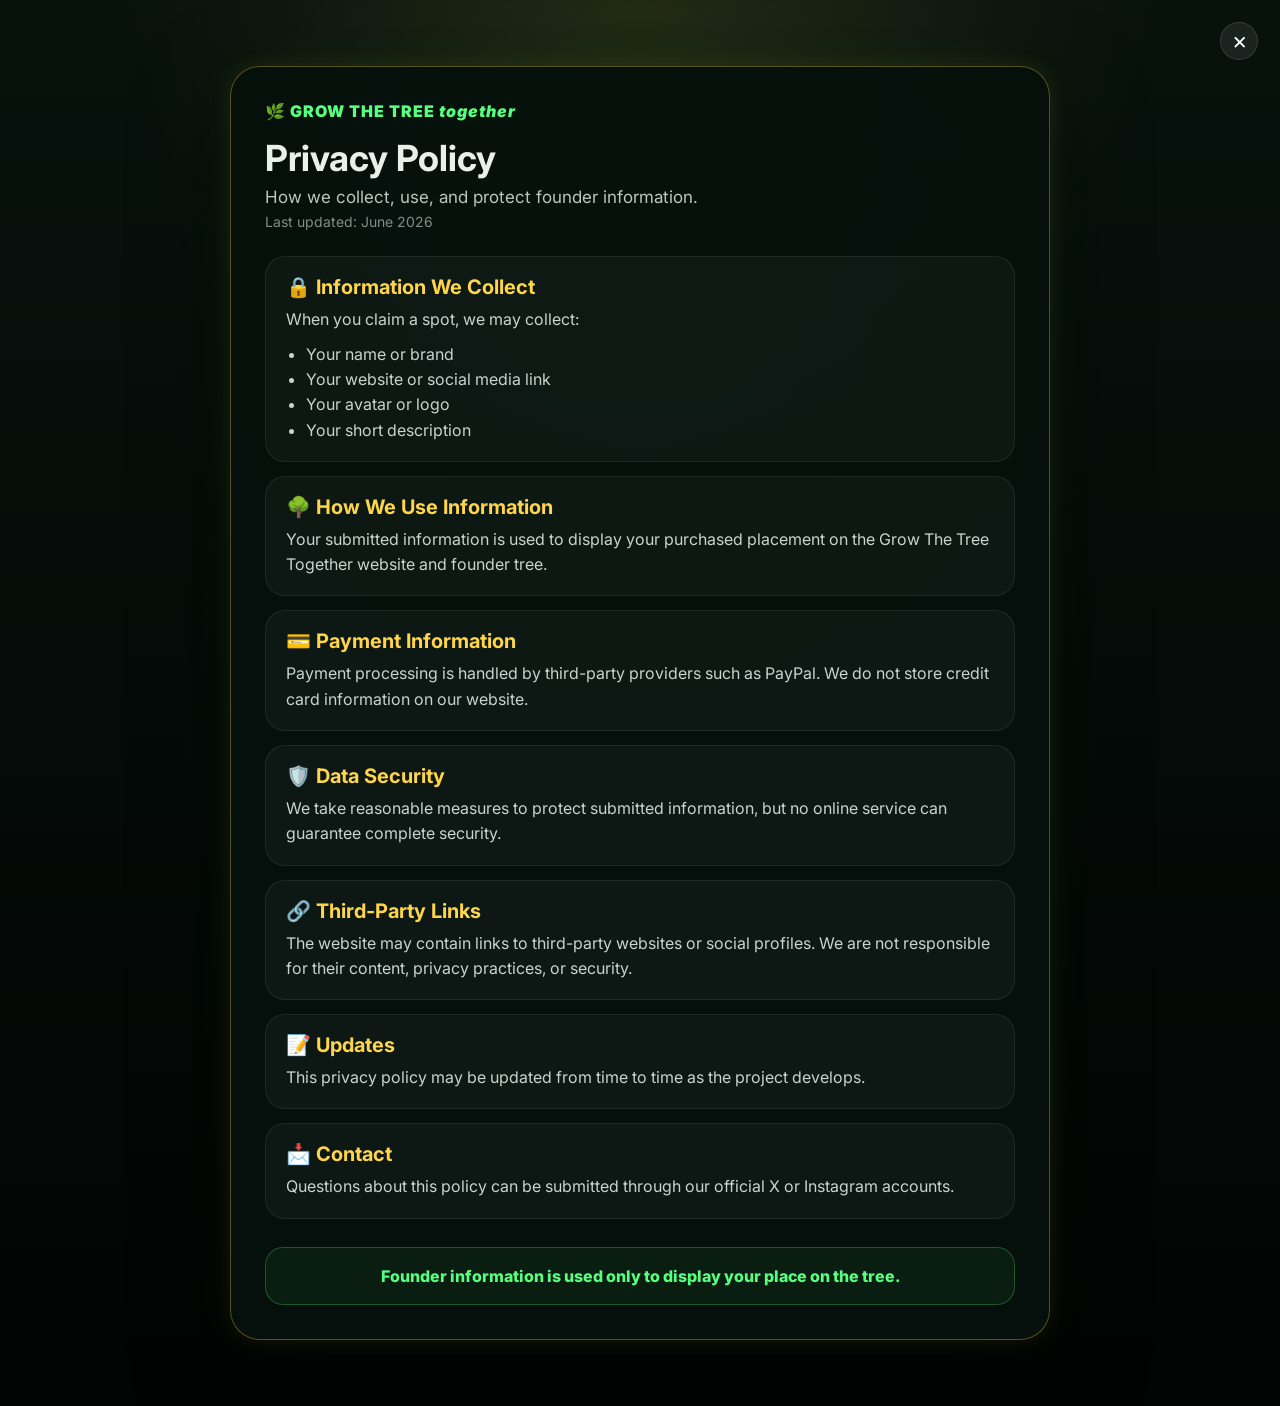
==== commit 71167bef: "Update privacy.html" ====
--- a/privacy.html
+++ b/privacy.html
@@ -58,10 +58,13 @@
       <p>This privacy policy may be updated from time to time as the project develops.</p>
     </section>
 
-    <section class="legal-section">
-      <h2>📩 Contact</h2>
-      <p>Email: contact@growthetreetogether.com</p>
-    </section>
+<section class="legal-section">
+  <h2>📩 Contact</h2>
+  <p>
+    Questions about this policy can be submitted through our official
+    X or Instagram accounts.
+  </p>
+</section>
 
     <div class="legal-footer-note">
       Founder information is used only to display your place on the tree.
